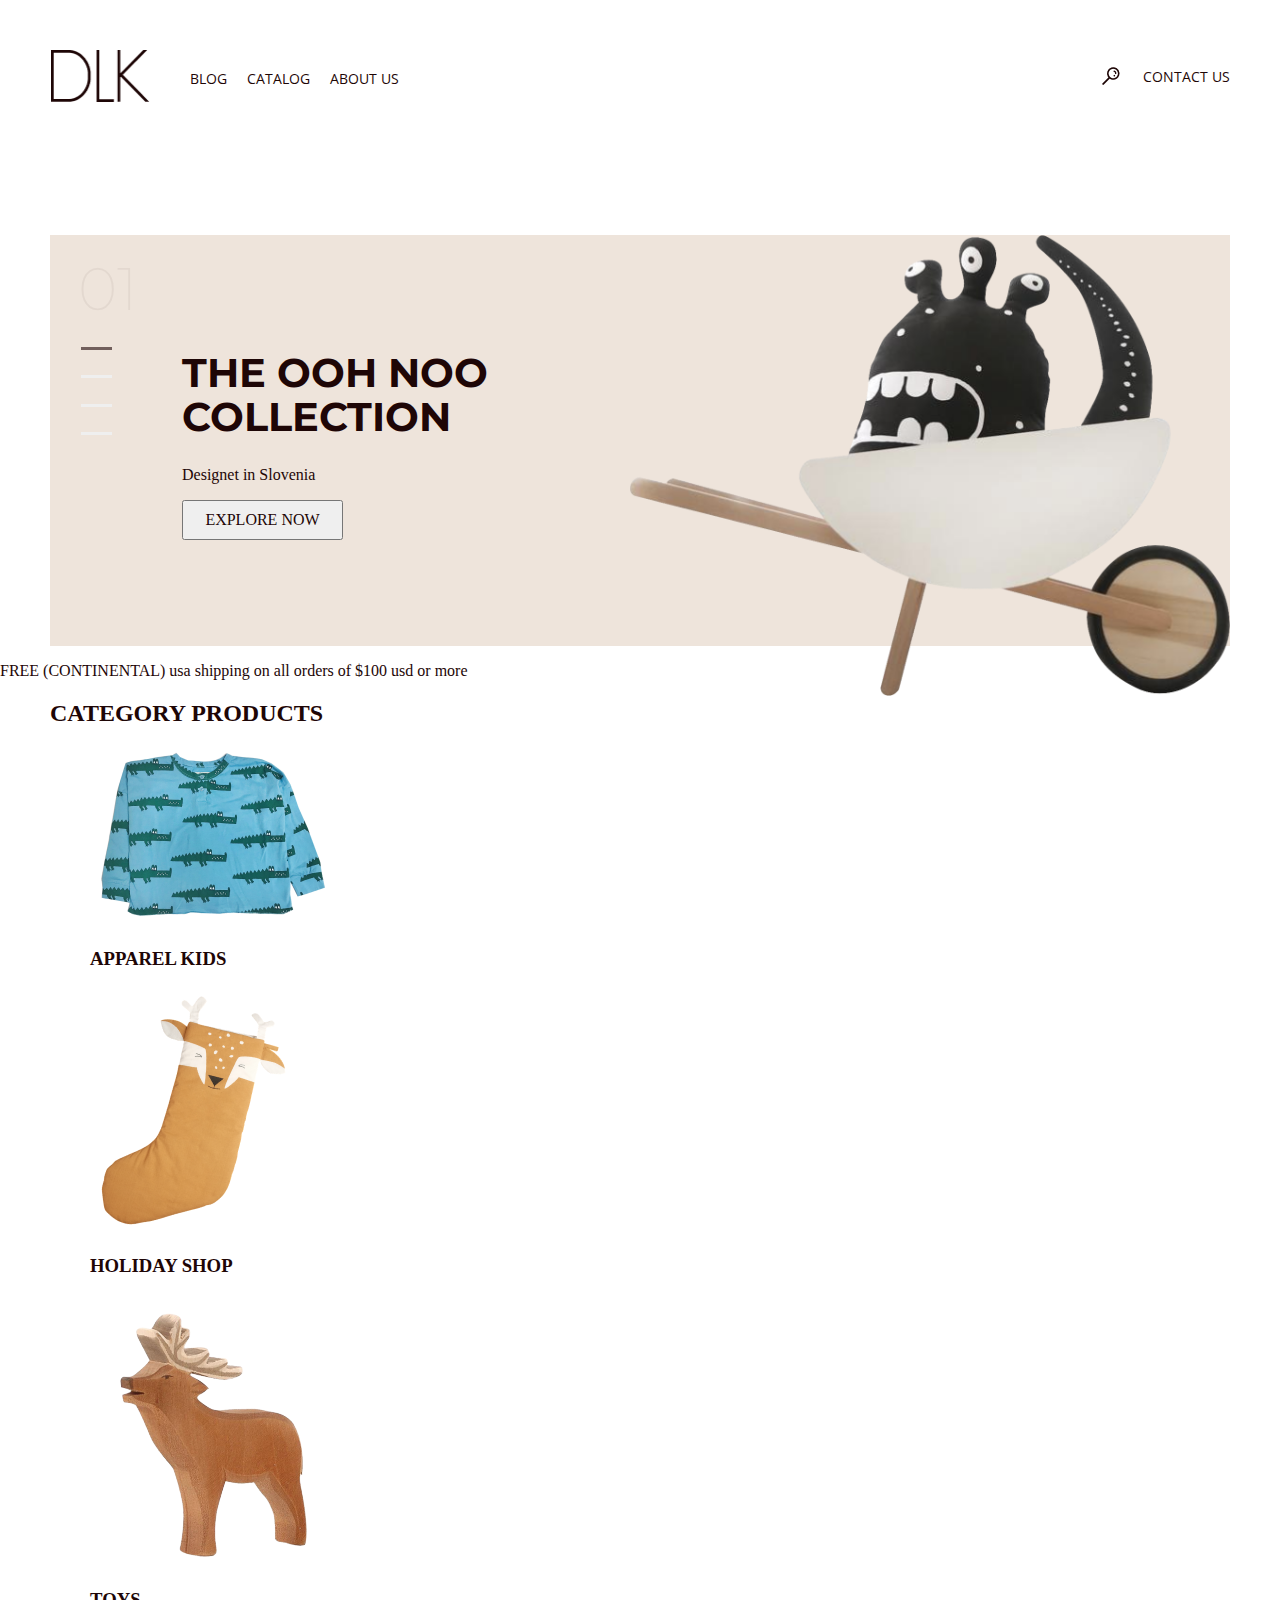
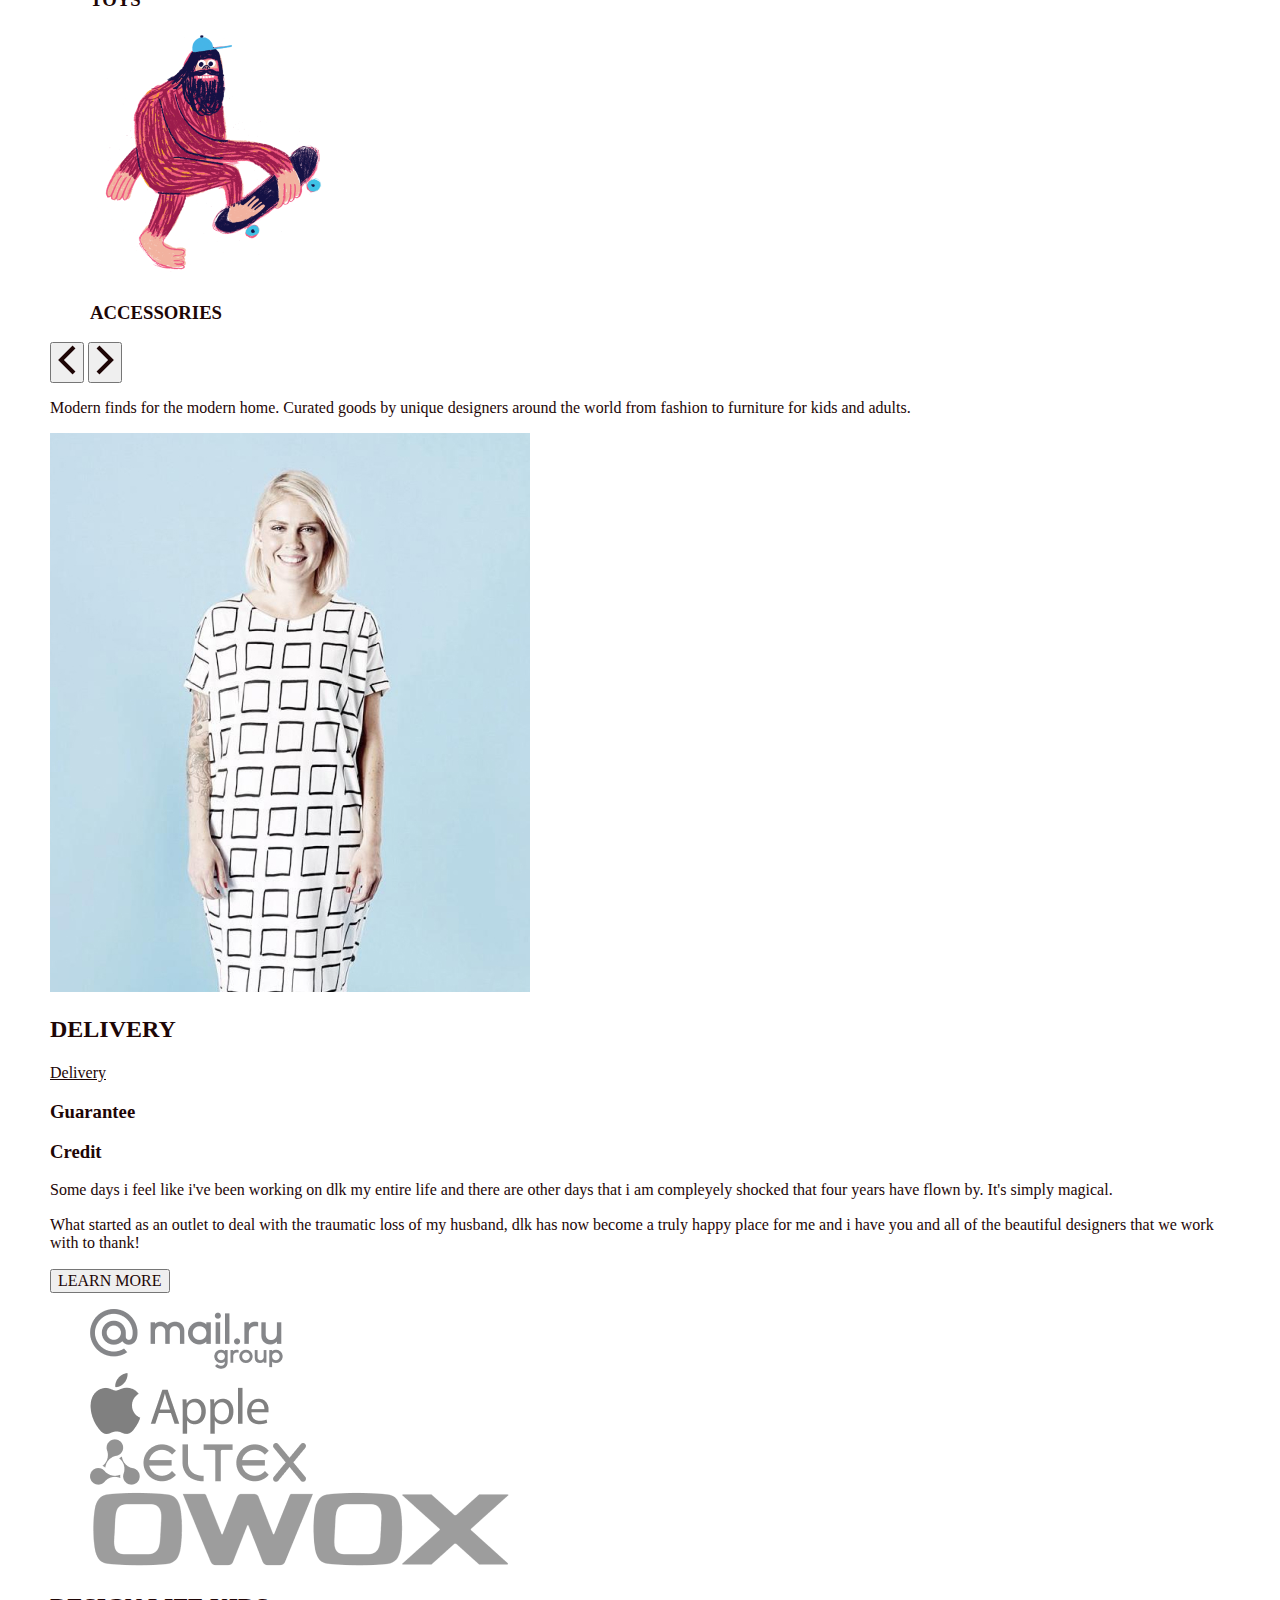
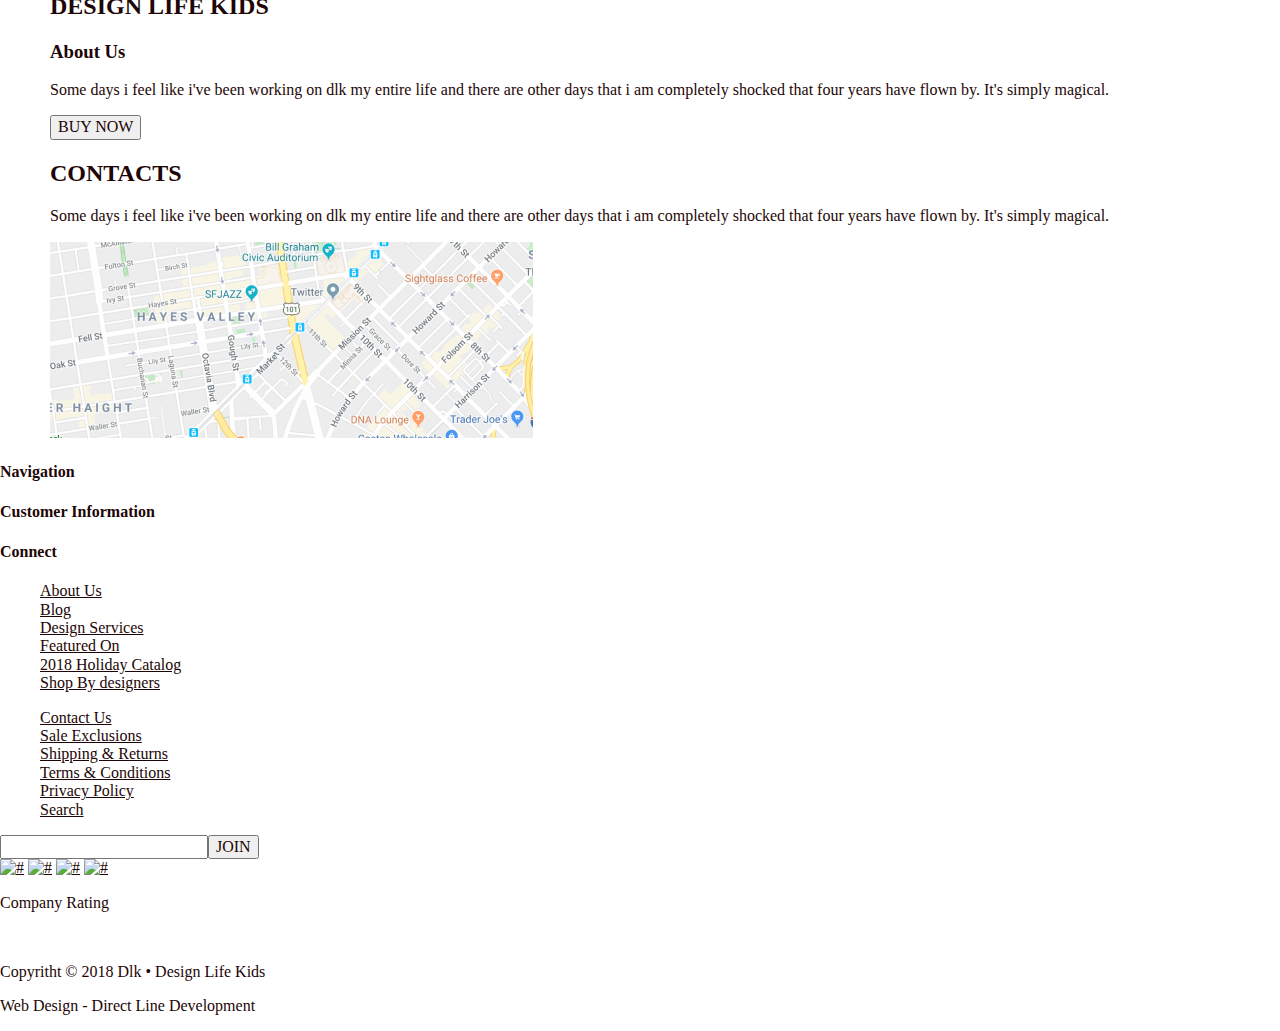
==== index.html @ 69b8098e "fix index.css" ====
<!DOCTYPE html>
<html lang="en">
<head>
    <meta charset="UTF-8">
    <meta http-equiv="X-UA-Compatible" content="IE=edge">
    <meta name="viewport" content="width=device-width, initial-scale=1.0">    
    <title>DLK</title>
    <link rel="stylesheet" href="./styles/normalize.css">
    <link rel="stylesheet" href="./styles/common.css">
    <link rel="stylesheet" href="./styles/index.css">
    <link rel="preconnect" href="https://fonts.googleapis.com">
    <link rel="preconnect" href="https://fonts.gstatic.com" crossorigin>
    <link href="https://fonts.googleapis.com/css2?family=Open+Sans:wght@200;300;400;700&family=Poppins&family=Roboto:ital,wght@0,100;0,300;0,400;0,500;0,700;1,100;1,300;1,400;1,500&display=swap" rel="stylesheet">
    <link href="https://fonts.googleapis.com/css2?family=Montserrat:wght@200&family=Open+Sans:wght@300;400&family=Poppins&family=Roboto:ital,wght@0,100;0,300;0,400;0,500;0,700;1,100;1,300;1,400;1,500&display=swap" rel="stylesheet">
</head>
<body>
    <!--Шапка сайта-->
    <header class="header container">
        <a class="header__logo" href="/">
            <img class="header__logo-img" src="./img/DLK.png" alt="Logotype of DLK"
            width="100.08px" height="52px">
        </a>
        <nav class="header__nav">
            <ul class="header__nav-list">
                <li class="header__nav-item"><a class="header__nav-item-link" href="#">BLOG</a></li>
                <li class="header__nav-item"><a class="header__nav-item-link" href="#">CATALOG</a></li>
                <li class="header__nav-item"><a class="header__nav-item-link" href="#">ABOUT US</a></li>
            </ul>
        </nav>   
        <ul class="header__additional-list">
            <li class="header__additional-item">
                <img class="header__additional-img" src="./img/magnifyingGlass.png" alt="CONTACT US">
            </li>
            <li class="header__additional-item">
                <a class="header__additional-link" href="#">CONTACT US</a>
            </li>
        </ul>   
    </header>
    <!--Главное содержимое страницы-->
    <main>
        <!--Разделы главной страницы-->
        <section class="banner container">
            <div class="banner__rectangle">
                <ul class="banner__rectangle-list">
                    <p class="banner__rectangle-text">01</p>
                    <li class="banner__rectangle-item1">
                        <button class="banner__rectangle-btn1" style="width: 31px;height: 3px;"></button>
                    </li>
                    <li class="banner__rectangle-item">
                        <button class="banner__rectangle-btn" style="width: 31px;height: 3px;"></button>
                    </li>
                    <li class="banner__rectangle-item">
                        <button class="banner__rectangle-btn" style="width: 31px;height: 3px;"></button>
                    </li>
                    <li class="banner__rectangle-item">
                        <button class="banner__rectangle-btn" style="width: 31px; height: 3px;"></button>
                    </li>
                </ul>
            </div>
            <div class="banner__name">
                <h1 class="banner__name-list">THE OOH NOO COLLECTION</h1>
                <p class="banner__name-title">Designet in Slovenia</p>
                <button class="banner__name-btn" style="width: 161px; height: 40px;">EXPLORE NOW</button>
            </div>                
            <img class="banner__name-img" src="./img/monster.png" alt="monster" width="635" height="461" >
        </section>
        <p class="banner__postscript">FREE (CONTINENTAL) usa shipping on all orders of $100 usd or more</p>
        <!--Раздел категория продуктов главной страницы-->
        <section class="products container">
            <h2 class="products__title">CATEGORY PRODUCTS</h2>
            <ul class="products__list">
                <li class="products__list-item">
                    <img src="./img/apparelKids.png" alt="APPAREL KIDS" class="products__img">
                    <h3 class="products__list-title">APPAREL KIDS</h3>
                </li>
                <li class="products__list-item">
                    <img src="./img/holidayShop.png" alt="HOLIDAY SHOP" class="products__img">
                    <h3 class="products__list-item-title">HOLIDAY SHOP</h3>
                </li>
                <li class="products__list-item">
                    <img src="./img/toys.png" alt="TOYS" class="products__img">
                    <h3 class="products__list-item-title">TOYS</h3>
                </li>
                <li class="products__list-item">
                    <img src="./img/accessories.png" alt="ACCESSORIES" class="products__img">
                    <h3 class="products__list-item-title">ACCESSORIES</h3>
                </li>
            </ul>
            <button class="btn">
                <img src="./img/arrow-left.png" alt="#" class="btn__vector">
            </button>
            <button class="btn">
                <img src="./img/arrow-right.png" alt="#" class="btn__vector">
            </button>
            <p class="description">Modern finds for the modern home. Curated goods by unique designers around the world from fashion to furniture for kids and adults.</p>
        </section>
        <!--Предистория сайта-->   
        <section class="delivery container">
            <div class="story">
                <img src="./img/girl.jpg" alt="#" class="story_img">
                <h2 class="story__description">DELIVERY</h2>
                <a href="#" class="story__title">Delivery</a>
                <h3 class="story__item">Guarantee</h3>
                <h3 class="story__item">Credit</h3>
                <p class="delivery__text">Some days i feel like i've been working on dlk my entire life and there are other days that i am compleyely shocked that four years have flown by. It's simply magical.</p>
                <p class="delivery__text-two">What started as an outlet to deal  with the traumatic loss of my husband, dlk has now become a truly happy place for me and i have you and all of the beautiful designers that we work with to thank!</p>
                <button class="delivery__btn">LEARN MORE</button>
            </div>
        </section>
        <!--Наши партнеры-->
        <section class="partners container">
            <ul class="partners__list">
                <li>
                    <img src="./img/mail.ru.png" alt="@mail.ru" class="partners__name">
                </li>
                <li>
                    <img src="./img/Apple.png" alt="Apple" class="partners__name">
                </li>
                <li>
                    <img src="./img/Eltex.png" alt="ELTEX" class="partners__name">
                </li>
                <li>
                    <img src="./img/Owox.png" alt="OWOX" class="partners__name">
                </li>
            </ul>
        </section>
        <!--Дизайнерская жизнь для детей-->
        <section class="life container">
            <div class="life__design">
                <h2 class="life__dsn">DESIGN LIFE KIDS</h2>
                <h3 class="life__list">About Us</h3>
                <p class="life__text">Some days i feel like i've been working on dlk my entire life and there are other days that i am completely shocked that four years have flown by. It's simply magical.</p>
                <button class="life__btn">BUY NOW</button>
            </div>
            <div class="life__contacts">
                <h2 class="contacts__cont">CONTACTS</h2>
                <p class="contacts__text">Some days i feel like i've been working on dlk my entire life and there are other days that i am completely shocked that four years have flown by. It's simply magical.</p>
                <div class="map">
                    <a href="/">
                        <img src="./img/map.png" alt="map" class="life__map">
                    </a>
                </div>
            </div>
        </section>        
        <!--Подвал сайта-->
        <footer class="footer">            
            <h4 class="footer__text">Navigation</h4>
            <h4 class="footer__text">Customer Information</h4>
            <h4 class="footer__text">Connect</h4>
            <div class="footer__nav">
                <ul class="footer__ul">
                    <li class="footer__list">
                        <a href="#" class="footer__item1">About Us</a>
                    </li>
                    <li class="footer__list">
                        <a href="#" class="footer__item1">Blog</a>
                    </li>
                    <li class="footer__list">
                        <a href="#" class="footer__item1">Design Services</a>
                    </li>
                    <li class="footer__list">
                        <a href="#" class="footer__item1">Featured On</a>
                    </li>
                    <li class="footer__list">
                        <a href="#" class="footer__item1">2018 Holiday Catalog</a>
                    </li>
                    <li class="footer__list">
                        <a href="#" class="footer__item1">Shop By designers</a>
                    </li>
                </ul>                
            </div>
            <div class="footer__customer">
                <ul>
                    <li class="line__item2">
                        <a href="#" class="line__item2">Contact Us</a>
                    </li>
                    <li class="line__item2">
                        <a href="#" class="line__item2">Sale Exclusions</a>
                    </li>
                    <li class="line__item2">
                        <a href="#" class="line__item2">Shipping & Returns</a>
                    </li>
                    <li class="line__item2">
                        <a href="#" class="line__item2">Terms & Conditions</a>
                    </li>
                    <li class="line__item2">
                        <a href="#" class="line__item2">Privacy Policy</a>
                    </li>
                    <li class="line__item2">
                        <a href="#" class="line__item2">Search</a>
                    </li>
                </ul>                     
            </div>
            <div class="footer__connect"> 
                <form class="email">
                    <input type="email" name="email"><button class="email__btn">JOIN</button>
                </form>                     
                <a href="/"><img src="#" alt="#" class="media"></a>
                <a href="/"><img src="#" alt="#" class="media"></a>
                <a href="/"><img src="#" alt="#" class="media"></a>
                <a href="/"><img src="#" alt="#" class="media"></a>   
            </div>
            <div>
                <p class="leftstr">Company Rating</p>
                <img src="./img/Star.png" alt="star" class="leftstr__img">
                <img src="./img/Star.png" alt="star" class="leftstr__img">
                <img src="./img/Star.png" alt="star" class="leftstr__img">
                <img src="./img/Star.png" alt="star" class="leftstr__img">
                <img src="./img/Star.png" alt="star" class="leftstr__img">
            <p class="centrstr">Copyritht © 2018 Dlk • Design Life Kids</p>
            <p class="rightstr">Web Design - Direct Line Development</p>
            </div>
        </footer>              
    </main>
 </body>
</html>
---- styles/common.css ----
* {
    box-sizing: border-box;
    color: #1E0606;
}

/* Удаляем маркер элементам списка */
ul {
    list-style-type: none;
}

/* Параметры названия */
h1 {
    /* font-family: "Montserrat", sans-serif; */
    /* font-weight: 700; */
    /* font-size: 40px; */
    /* font-style: normal; */
}

/* Общие данныестраницы ширина, отступ */
.container {
    max-width: 1180px;
    margin: 0 auto;
}

/* Общие показатели шапки */
.header {
    font-family: "Open Sans", Arial, sans-serif;
    font-weight: 400;
    font-size: 14px;
    line-height: 19px;
    display: flex;
    align-items: center;
    margin-top: 50px;
    /* margin-right: 110px; */
    /* margin-left: 110px; */
}

/* Прозрачность при наведении */
.header > a:hover {
    opacity: .6;
}

.header__nav :hover {
    opacity: .6
}

.header__additional-list :hover {
    opacity: .6;
}

/* Прозрачность при клик */
.header > a:active {
    opacity: .3;
}

.header__nav :active {
    opacity: .3
}

.header__additional-list :active {
    opacity: .3;
}

/* Общие показатели элементов списка */
.header__nav {
    margin-right: auto;
    text-decoration: none;
}


.header__nav-list {
    display: flex;
    justify-content: space-around;  
}

/* Отступы между элементами, кроме первого */
.header__nav-item:not(:last-child) {    
    margin-right: 20.02px;
}

/* Убираем нижнее почеркивание */
.header__nav-item-link {
    text-decoration: none;
}

.header__additional-list {
    display: flex;
}

.header__additional-item:not(:last-child) {
    margin-right: 23.47px;
}

/* Убираем нижнее почеркивание CONTACT us */
.header__additional-link {
    text-decoration: none;
}
---- styles/index.css ----
/* THE OOH NOO COLLECTION */
.banner { 
    position: relative;
    background-color: #eee4db;
    display: flex;
    /* background-position: center; */
    height: 411px;
    margin-top: 129px;

    /* margin: 129px 110px 0px 110px; */
    /* width: 1080; */
}

.banner__rectangle-list {
    display: flex;
    flex-direction: column;
    margin-block-start: 0%;
    padding-inline-start: 0%;
    /* padding: 3px 31px; */
    /* cursor: pointer;   */
}

.banner__rectangle-item1 {
    margin-top: 0px;
}


.banner__rectangle-item {
    margin-top: 0px;
}

.banner__rectangle-text {
    font-family: 'Montserrat', Arial, sans-serif;
    font-style: normal;
    font-weight: 200;
    font-size: 60px;
    line-height: 73px;
    color: rgba(30, 6, 6, 0.05);
    margin-top: 17px;
    margin-left: 28px;
    margin-bottom: 0px;
}

.banner__rectangle-item1 {
    margin-top: 11px;
    display: list-item;
    text-align: left;
    /* margin: 10px 0 0 31px; */
    /* padding: 10px 0px 0px 31px; */
}

.banner__rectangle-item {
    margin-top: 10px;
    display: list-item;
    text-align: left;
    /* margin: 10px 0 0 31px; */
    /* padding: 10px 0px 0px 31px; */
}

.banner__rectangle-btn1 {
    color: #1E0606;
    margin-left: 31px;
    padding: 0%;
    border: 0cm;
    background: rgba(30, 6, 6, 0.6);
}

.banner__rectangle-btn {
    background: #D6CAC2
    cursor: pointer;
    color: #D6CAC2;
    margin-left: 31px;
    padding: 0%;
    border: 0cm;
}

.banner__name {
    color: #1e0606;
    margin-top: 89px;
    padding-left: 44px;
}

.banner__name-list {
    font-family: 'Montserrat', Arial, sans-serif;
    display: flex;
    font-style: normal;
    font-weight: 700;
    font-size: 40px;
    line-height: 110%;
}
/*       */
/* .banner__text { */
    /* display: block; */
    /* padding-left: 133px; */
/* } */

/* .banner__list { */
    /* font-family: 'Montserrat', Arial, sans-serif; */
    /* display: flex; */
    /* font-style: normal; */
    /* font-weight: 700; */
    /* font-size: 40px; */
    /* line-height: 100%; */
    /* max-width: 600px; */
    /* color: #1E0606; */
    /* padding: 89px 0 0 133px; */
/* } */

/* .banner__title { */
    /* display: flex; */
    /* font-family: 'Crimson Text', Arial, sans-serif; */
    /* font-style: italic; */
    /* font-weight: 400; */
    /* font-size: 20px; */
    /* line-height: 26px; */
    /* text-align: center; */
    /* text-transform: uppercase; */
    /* color: #1E0606; */
    /* margin: 197px 133px; */
/* } */

/* .banner__btn { */
    /* font-family: 'Open Sans', Arial, sans-serif; */
    /* font-style: normal; */
    /* font-weight: 700; */
    /* font-size: 16px; */
    /* line-height: 22px; */
    /* display: flex; */
    /* align-items: center; */
    /* text-align: center; */
    /* text-transform: uppercase; */
    /* flex-direction: row; */
    /* align-items: center; */
    /* padding: 9px 22px; */
    /* gap: 10px; */
    /* position: absolute; */
    /* background: #000000; */
    /* color: #FFF; */
    /* margin: 243px 133px; */
/* } */

/* .banner__img { */
    /* position: absolute; */
    /* left: 555px; */
    /* top: 142px; */
/* } */

/* .banner__postscript { */
    /* background: #C29974; */
/* } */


/* .products { */
    /* position: absolute; */
    /* background-color: #eee4db; */
/* } */
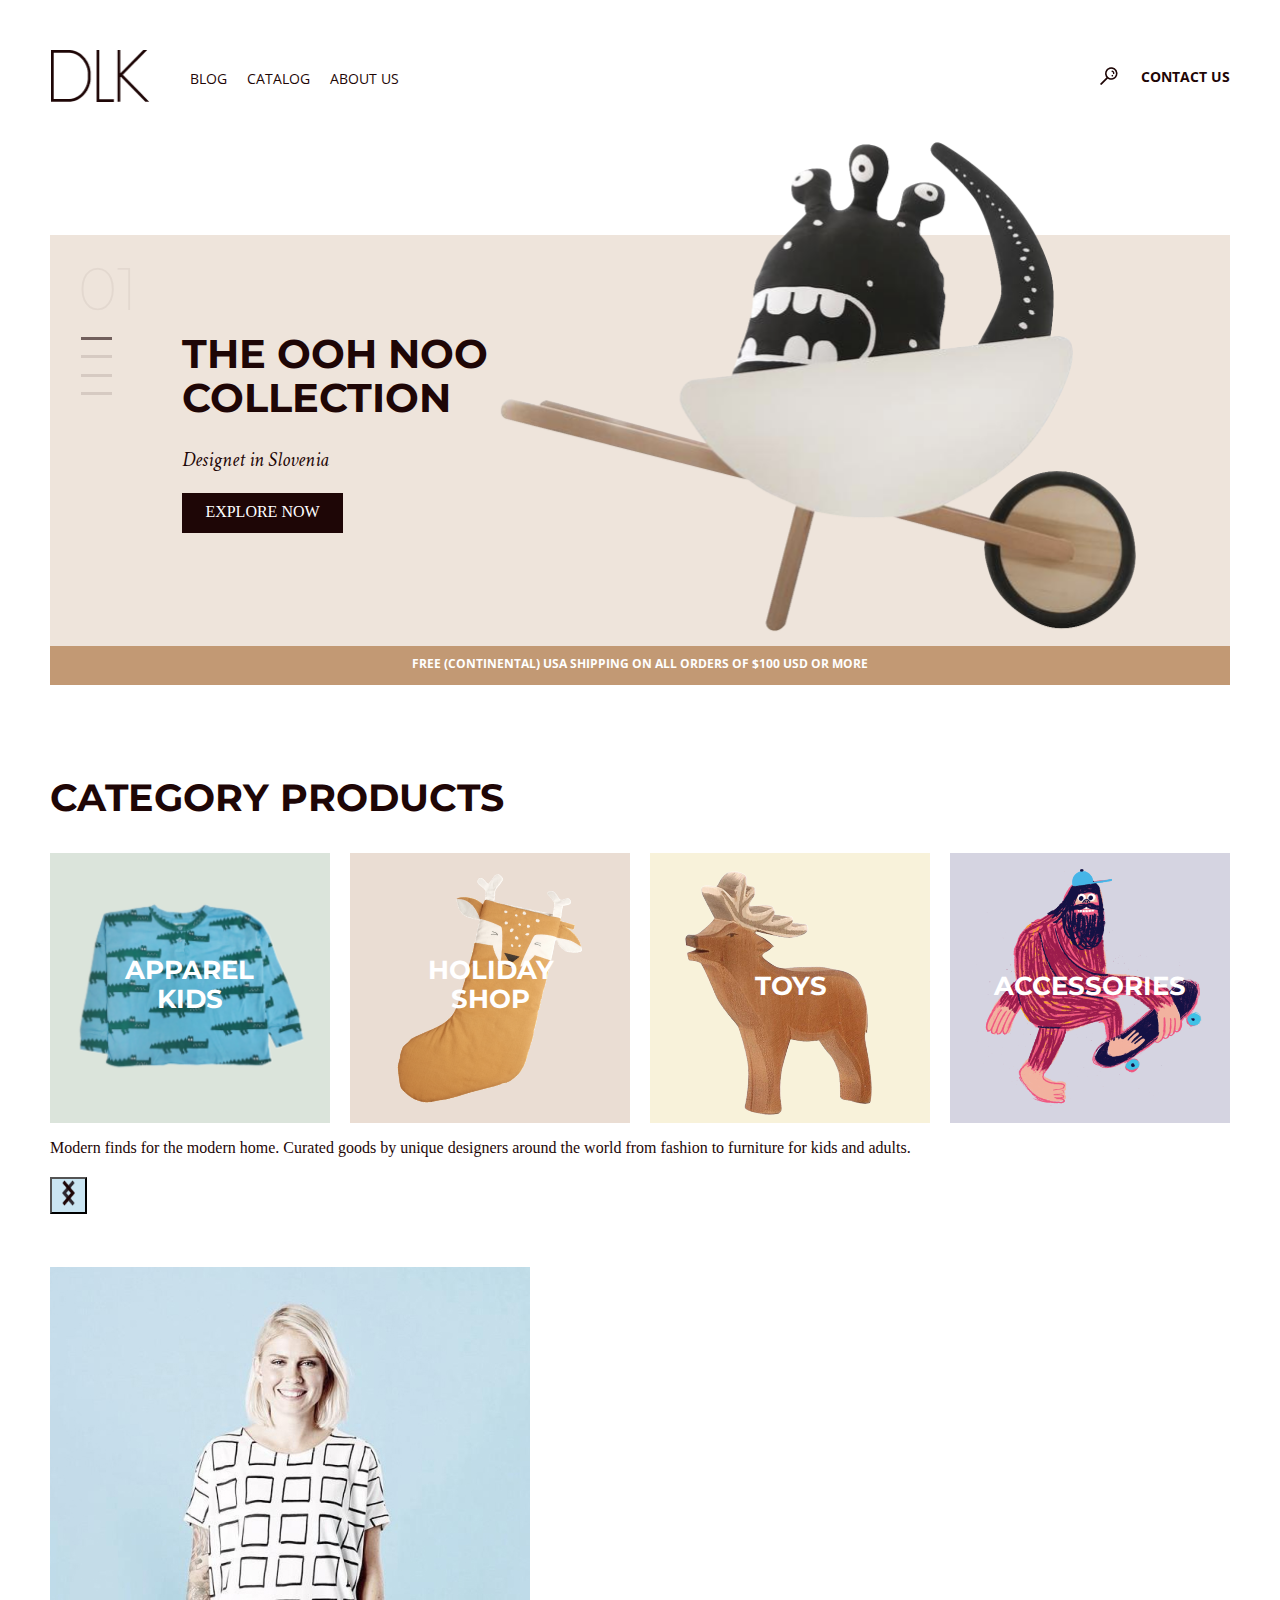
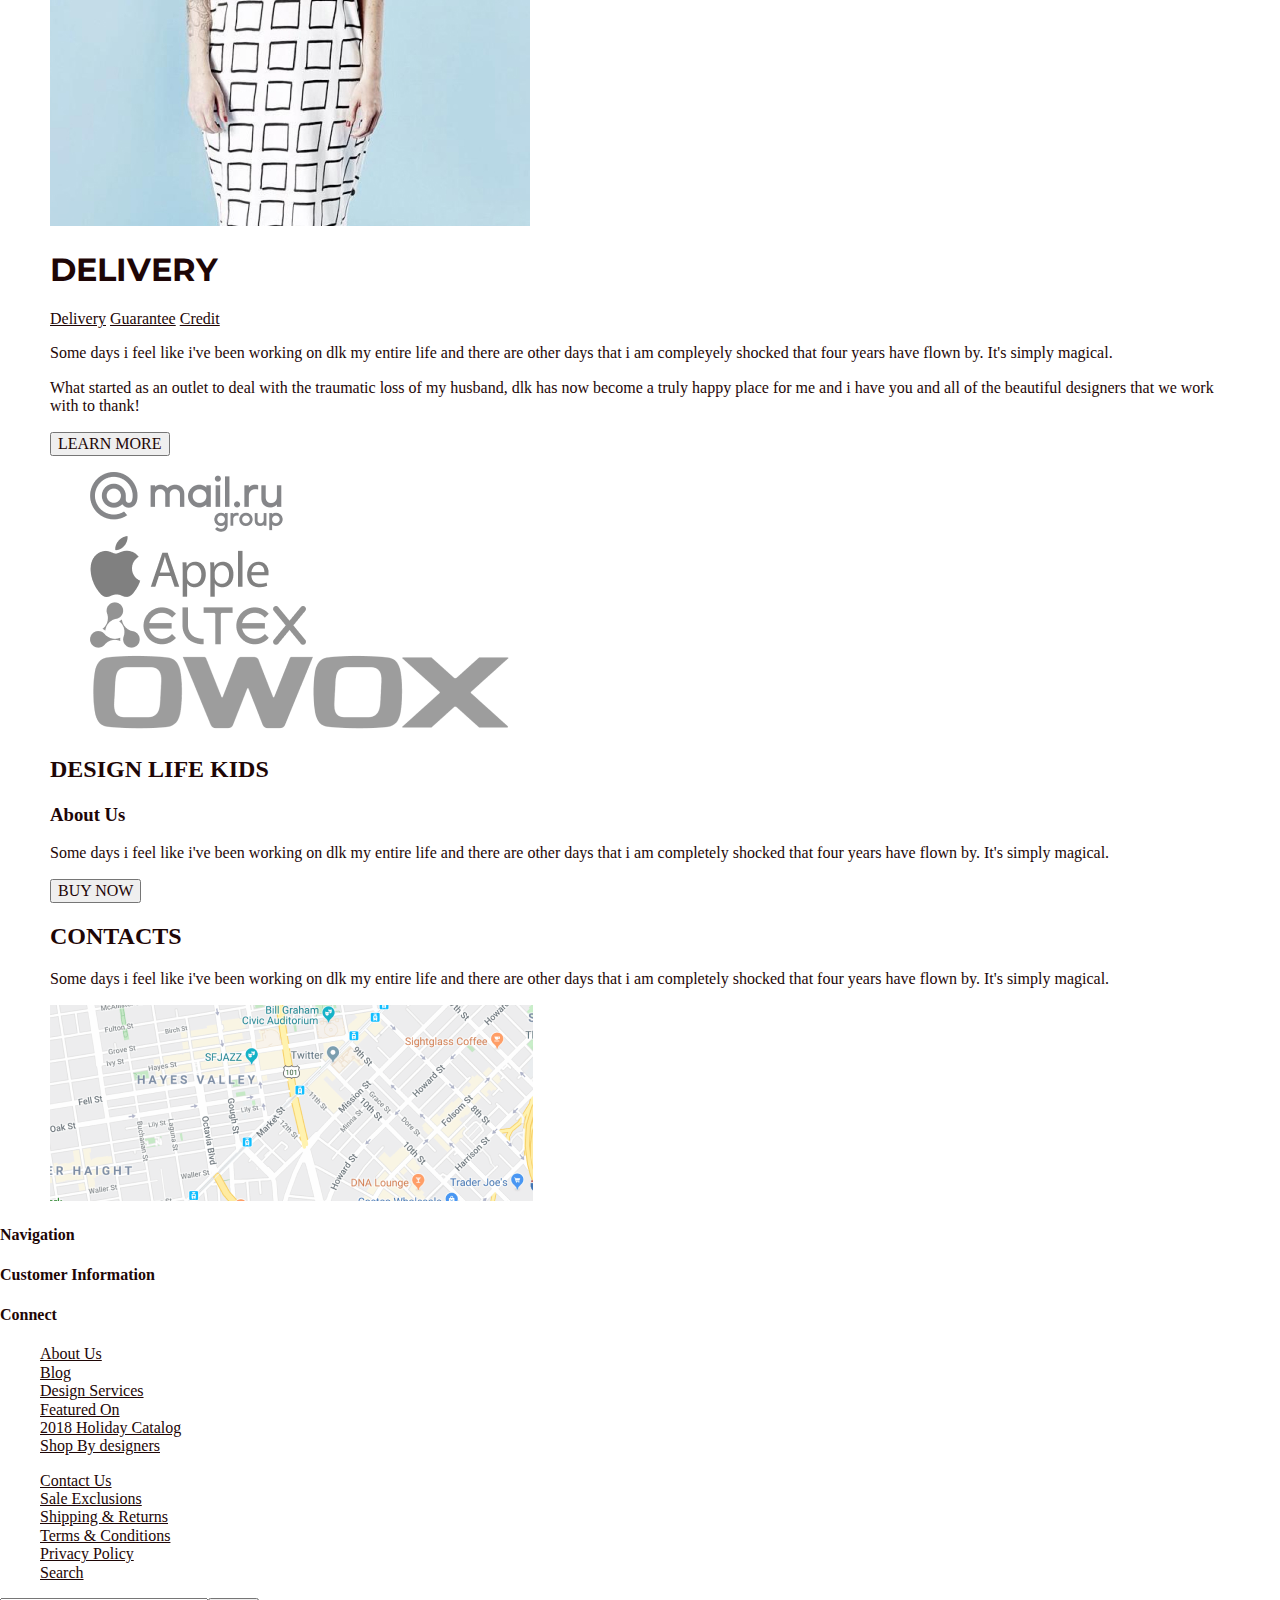
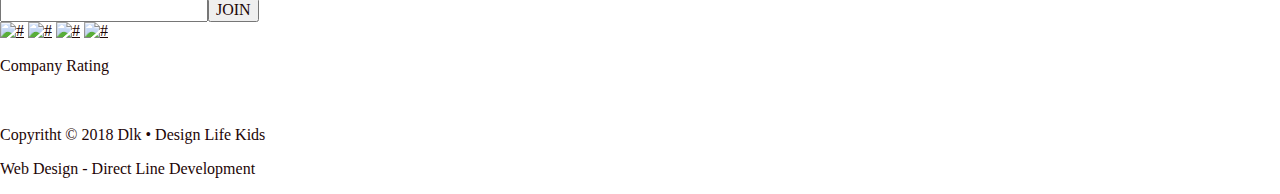
==== commit e8672db1: "fix index.css" ====
--- a/index.html
+++ b/index.html
@@ -11,7 +11,12 @@
     <link rel="preconnect" href="https://fonts.googleapis.com">
     <link rel="preconnect" href="https://fonts.gstatic.com" crossorigin>
     <link href="https://fonts.googleapis.com/css2?family=Open+Sans:wght@200;300;400;700&family=Poppins&family=Roboto:ital,wght@0,100;0,300;0,400;0,500;0,700;1,100;1,300;1,400;1,500&display=swap" rel="stylesheet">
-    <link href="https://fonts.googleapis.com/css2?family=Montserrat:wght@200&family=Open+Sans:wght@300;400&family=Poppins&family=Roboto:ital,wght@0,100;0,300;0,400;0,500;0,700;1,100;1,300;1,400;1,500&display=swap" rel="stylesheet">
+    <link rel="preconnect" href="https://fonts.googleapis.com">
+    <link rel="preconnect" href="https://fonts.gstatic.com" crossorigin>
+    <link href="https://fonts.googleapis.com/css2?family=Montserrat:wght@200;700&family=Open+Sans:wght@300;400&family=Poppins&family=Roboto:ital,wght@0,100;0,300;0,400;0,500;1,100;1,300;1,400;1,500&display=swap" rel="stylesheet">
+    <link rel="preconnect" href="https://fonts.googleapis.com">
+    <link rel="preconnect" href="https://fonts.gstatic.com" crossorigin>
+    <link href="https://fonts.googleapis.com/css2?family=Crimson+Text:ital@1&family=Montserrat:wght@200;700&family=Open+Sans:wght@300;400&family=Poppins&family=Roboto:ital,wght@0,100;0,300;0,400;0,500;1,100;1,300;1,400;1,500&display=swap" rel="stylesheet">    
 </head>
 <body>
     <!--Шапка сайта-->
@@ -43,68 +48,76 @@
             <div class="banner__rectangle">
                 <ul class="banner__rectangle-list">
                     <p class="banner__rectangle-text">01</p>
-                    <li class="banner__rectangle-item1">
-                        <button class="banner__rectangle-btn1" style="width: 31px;height: 3px;"></button>
-                    </li>
-                    <li class="banner__rectangle-item">
-                        <button class="banner__rectangle-btn" style="width: 31px;height: 3px;"></button>
-                    </li>
-                    <li class="banner__rectangle-item">
-                        <button class="banner__rectangle-btn" style="width: 31px;height: 3px;"></button>
-                    </li>
-                    <li class="banner__rectangle-item">
-                        <button class="banner__rectangle-btn" style="width: 31px; height: 3px;"></button>
+                    <li class="banner__rectangle-item">
+                        <button class="banner__rectangle-btn1" style="width: 31px; height: 3px"></button>
+                    </li>
+                    <li class="banner__rectangle-item">
+                        <button class="banner__rectangle-btn" style="width: 31px; height: 3px"></button>
+                    </li>
+                    <li class="banner__rectangle-item">
+                        <button class="banner__rectangle-btn" style="width: 31px; height: 3px"></button>
+                    </li>
+                    <li class="banner__rectangle-item">
+                        <button class="banner__rectangle-btn" style="width: 31px; height: 3px"></button>
                     </li>
                 </ul>
             </div>
             <div class="banner__name">
                 <h1 class="banner__name-list">THE OOH NOO COLLECTION</h1>
                 <p class="banner__name-title">Designet in Slovenia</p>
-                <button class="banner__name-btn" style="width: 161px; height: 40px;">EXPLORE NOW</button>
+                <button class="banner__name-btn" style="width: 161px; height: 40px">EXPLORE NOW</button>
             </div>                
-            <img class="banner__name-img" src="./img/monster.png" alt="monster" width="635" height="461" >
-        </section>
-        <p class="banner__postscript">FREE (CONTINENTAL) usa shipping on all orders of $100 usd or more</p>
+            <img class="banner__name-img" src="./img/monster.png" alt="monster" width="635" height="489">
+        </section>
+        <p class="banner__main" style="width: 1180px; height: 39px">FREE (CONTINENTAL) usa shipping on all orders of $100 usd or more</p>
         <!--Раздел категория продуктов главной страницы-->
         <section class="products container">
             <h2 class="products__title">CATEGORY PRODUCTS</h2>
             <ul class="products__list">
-                <li class="products__list-item">
-                    <img src="./img/apparelKids.png" alt="APPAREL KIDS" class="products__img">
-                    <h3 class="products__list-title">APPAREL KIDS</h3>
-                </li>
-                <li class="products__list-item">
-                    <img src="./img/holidayShop.png" alt="HOLIDAY SHOP" class="products__img">
-                    <h3 class="products__list-item-title">HOLIDAY SHOP</h3>
-                </li>
-                <li class="products__list-item">
-                    <img src="./img/toys.png" alt="TOYS" class="products__img">
-                    <h3 class="products__list-item-title">TOYS</h3>
-                </li>
-                <li class="products__list-item">
-                    <img src="./img/accessories.png" alt="ACCESSORIES" class="products__img">
-                    <h3 class="products__list-item-title">ACCESSORIES</h3>
+                <li class="products__list-item1" style="width: 280px; height: 270px">
+                    <img class="products__list-img1 products__item" src="./img/apparelкids.png" alt="APPAREL KIDS" width="244" height="177" class="products__img">
+                    <a class="products__list-title1 products__list-titles" href="#" style="width: 129px; height: 64px">APPAREL KIDS</a>
+                    <!-- <h3 class="products__list-title1 products__titles" style="width: 129px; height: 64px">APPAREL KIDS</h3> -->
+                </li>
+                <li class="products__list-item2" style="width: 280px; height: 270px">
+                    <img class="products__list-img2 products__item" src="./img/holidayShop.png" alt="HOLIDAY SHOP" class="products__img">
+                    <a class="products__list-title2 products__list-titles" href="#" style="width: 155px ; height: 64px">HOLIDAY SHOP</a>
+                    <!-- <h3 class="products__list-title2 products__titles" style="width: 155px ; height: 64px">HOLIDAY SHOP</h3> -->
+                </li>
+                <li class="products__list-item3" style="width: 280px; height: 270px">
+                    <img class="products__list-img3 products__item" src="./img/toys.png" alt="TOYS" class="products__img">
+                    <a class="products__list-title3 products__list-titles" href="#" style="width: 71px; height: 32px">TOYS</a>
+                    <!-- <h3 class="products__list-title3 products__titles" style="width: 71px; height: 32px">TOYS</h3> -->
+                </li>
+                <li class="products__list-item4" style="width: 280px; height: 270px">
+                    <img class="products__list-img4 products__item" src="./img/accessories.png" alt="ACCESSORIES" class="products__img">
+                    <a class="products__list-title4 products__list-titles" href="#" style="width: 192px; height: 32px">ACCESSORIES</a>
+                    <!-- <h3 class="products__list-title4 products__titles" style="width: 192px; height: 32px">ACCESSORIES</h3> -->
                 </li>
             </ul>
-            <button class="btn">
-                <img src="./img/arrow-left.png" alt="#" class="btn__vector">
+            <button class="btn" style="width: 37px; height: 37px;">
+                <img class="btn__vector1" src="./img/arrow-left.png" alt="#" width="13px" height="26px">
             </button>
-            <button class="btn">
-                <img src="./img/arrow-right.png" alt="#" class="btn__vector">
+            <button class="btn" style="width: 37px; height: 37px;">
+                <img class="btn__vector2" src="./img/arrow-right.png" alt="#" width="13px" height="26px">
             </button>
             <p class="description">Modern finds for the modern home. Curated goods by unique designers around the world from fashion to furniture for kids and adults.</p>
         </section>
         <!--Предистория сайта-->   
         <section class="delivery container">
             <div class="story">
-                <img src="./img/girl.jpg" alt="#" class="story_img">
-                <h2 class="story__description">DELIVERY</h2>
-                <a href="#" class="story__title">Delivery</a>
-                <h3 class="story__item">Guarantee</h3>
-                <h3 class="story__item">Credit</h3>
-                <p class="delivery__text">Some days i feel like i've been working on dlk my entire life and there are other days that i am compleyely shocked that four years have flown by. It's simply magical.</p>
-                <p class="delivery__text-two">What started as an outlet to deal  with the traumatic loss of my husband, dlk has now become a truly happy place for me and i have you and all of the beautiful designers that we work with to thank!</p>
-                <button class="delivery__btn">LEARN MORE</button>
+                <div>
+                    <img class="story__img" src="./img/girl.jpg" alt="#" class="story_img">
+                </div>
+                <div>
+                    <h1 class="story__description">DELIVERY</h1>
+                    <a href="#" class="story__title">Delivery</a>
+                    <a href="#" class="story__item">Guarantee</a>
+                    <a href="#" class="story__item">Credit</a>
+                    <p class="delivery__text">Some days i feel like i've been working on dlk my entire life and there are other days that i am compleyely shocked that four years have flown by. It's simply magical.</p>
+                    <p class="delivery__text-two">What started as an outlet to deal  with the traumatic loss of my husband, dlk has now become a truly happy place for me and i have you and all of the beautiful designers that we work with to thank!</p>
+                    <button class="delivery__btn">LEARN MORE</button>
+                </div>
             </div>
         </section>
         <!--Наши партнеры-->
--- a/styles/common.css
+++ b/styles/common.css
@@ -1,6 +1,8 @@
 * {
     box-sizing: border-box;
     color: #1E0606;
+    /* margin: 0; */
+    /* padding: 0; */
 }
 
 /* Удаляем маркер элементам списка */
@@ -10,10 +12,10 @@
 
 /* Параметры названия */
 h1 {
-    /* font-family: "Montserrat", sans-serif; */
-    /* font-weight: 700; */
-    /* font-size: 40px; */
-    /* font-style: normal; */
+    font-family: "Montserrat", Arial, sans-serif;
+    font-weight: 700;
+    font-style: normal;
+    border: none;
 }
 
 /* Общие данныестраницы ширина, отступ */
@@ -25,7 +27,6 @@
 /* Общие показатели шапки */
 .header {
     font-family: "Open Sans", Arial, sans-serif;
-    font-weight: 400;
     font-size: 14px;
     line-height: 19px;
     display: flex;
@@ -75,7 +76,8 @@
 
 /* Отступы между элементами, кроме первого */
 .header__nav-item:not(:last-child) {    
-    margin-right: 20.02px;
+    margin-right: 20px;
+    font-weight: 400;
 }
 
 /* Убираем нижнее почеркивание */
@@ -94,4 +96,5 @@
 /* Убираем нижнее почеркивание CONTACT us */
 .header__additional-link {
     text-decoration: none;
+    font-weight: 700;
 }
--- a/styles/index.css
+++ b/styles/index.css
@@ -3,10 +3,8 @@
     position: relative;
     background-color: #eee4db;
     display: flex;
-    /* background-position: center; */
     height: 411px;
     margin-top: 129px;
-
     /* margin: 129px 110px 0px 110px; */
     /* width: 1080; */
 }
@@ -20,15 +18,6 @@
     /* cursor: pointer;   */
 }
 
-.banner__rectangle-item1 {
-    margin-top: 0px;
-}
-
-
-.banner__rectangle-item {
-    margin-top: 0px;
-}
-
 .banner__rectangle-text {
     font-family: 'Montserrat', Arial, sans-serif;
     font-style: normal;
@@ -41,116 +30,238 @@
     margin-bottom: 0px;
 }
 
-.banner__rectangle-item1 {
-    margin-top: 11px;
+.banner__rectangle-item {
+    /* margin-top: 0px; */
     display: list-item;
     text-align: left;
+    cursor: pointer;
+    border: none;
     /* margin: 10px 0 0 31px; */
     /* padding: 10px 0px 0px 31px; */
 }
 
-.banner__rectangle-item {
-    margin-top: 10px;
-    display: list-item;
-    text-align: left;
-    /* margin: 10px 0 0 31px; */
-    /* padding: 10px 0px 0px 31px; */
-}
-
 .banner__rectangle-btn1 {
-    color: #1E0606;
+    background: #1E0606;
+    color: #1E0606;
+    margin-left: 31px;     
+    background: rgba(30, 6, 6, 0.6);
+    border: none;
+}
+
+.banner__rectangle-btn {
     margin-left: 31px;
-    padding: 0%;
-    border: 0cm;
-    background: rgba(30, 6, 6, 0.6);
-}
-
-.banner__rectangle-btn {
+    color: #D6CAC2;
+    border: none;
     background: #D6CAC2
-    cursor: pointer;
-    color: #D6CAC2;
-    margin-left: 31px;
-    padding: 0%;
-    border: 0cm;
+}
+
+/* Прозрачность при наведении */
+.banner__rectangle-btn > a:hover {
+    background: #1E0606;
+    color: #1E0606;
+    /* border-color: #1E0606; */
+    /* background-color: transparent; */
 }
 
 .banner__name {
-    color: #1e0606;
-    margin-top: 89px;
+    margin-top: 70px;
+    margin-bottom: 0%;
     padding-left: 44px;
+    overflow: hidden;
+    max-width: 355px ;
 }
 
 .banner__name-list {
     font-family: 'Montserrat', Arial, sans-serif;
-    display: flex;
     font-style: normal;
     font-weight: 700;
     font-size: 40px;
     line-height: 110%;
 }
-/*       */
-/* .banner__text { */
-    /* display: block; */
-    /* padding-left: 133px; */
-/* } */
-
-/* .banner__list { */
-    /* font-family: 'Montserrat', Arial, sans-serif; */
-    /* display: flex; */
-    /* font-style: normal; */
-    /* font-weight: 700; */
-    /* font-size: 40px; */
-    /* line-height: 100%; */
-    /* max-width: 600px; */
-    /* color: #1E0606; */
-    /* padding: 89px 0 0 133px; */
-/* } */
-
-/* .banner__title { */
-    /* display: flex; */
-    /* font-family: 'Crimson Text', Arial, sans-serif; */
-    /* font-style: italic; */
-    /* font-weight: 400; */
-    /* font-size: 20px; */
-    /* line-height: 26px; */
-    /* text-align: center; */
-    /* text-transform: uppercase; */
-    /* color: #1E0606; */
-    /* margin: 197px 133px; */
-/* } */
-
-/* .banner__btn { */
-    /* font-family: 'Open Sans', Arial, sans-serif; */
-    /* font-style: normal; */
-    /* font-weight: 700; */
-    /* font-size: 16px; */
-    /* line-height: 22px; */
-    /* display: flex; */
-    /* align-items: center; */
-    /* text-align: center; */
-    /* text-transform: uppercase; */
-    /* flex-direction: row; */
-    /* align-items: center; */
-    /* padding: 9px 22px; */
-    /* gap: 10px; */
+
+.banner__name-title {
+    font-family: 'Crimson Text', Arial, sans-serif;
+    font-style: italic;
+    font-weight: 400;
+    font-size: 20px;
+    line-height: 26px;
+    color: #1E0606;
+}
+
+.banner__name-btn {
+    padding: 0%;
+    border: none;
+    background-color: #1E0606;
+    text-align: center;
+    color: #FFF;
+}
+
+.banner__name-img {
+    position: absolute;
+    transform: translate(71%, -19%);
+    /* margin: 142px 555px; */
+}
+
+.banner__main {
+    font-family: 'Open Sans', Arial, sans-serif;
+    font-weight: 700;
+    font-size: 12px;
+    background: #C29974;
+    color: #FFF;
+    position: relative;
+    margin: 0 auto;
+    padding-top: 11px;
+    text-transform: uppercase;
+    text-align: center;
+}
+
+.products {
+    position: relative;
+    /* background-color: #eee4db; */
+    /* height: 411px; */
+    /* margin-top: 129px; */
+}
+
+.products__title {
+    font-family: 'Montserrat', Arial, sans-serif;
+    font-style: normal;
+    font-weight: 700;
+    font-size: 38px;
+    line-height: 46px;
+    color: #1E0606;
+    margin-top: 90px;
+}
+
+.products__list {
+    display: flex;
+    justify-content: space-between;
+    /* margin-left: 20px; */
+    margin-top: 30px;
+    padding-left: 0;
+ 
+}
+
+.products__item {
+    position: absolute;
+    align-items: center;
+}
+
+.products__list-titles {
+    position: absolute;
+    font-family: 'Montserrat', Arial, sans-serif;
+    font-style: normal;
+    font-weight: 700;
+    font-size: 26px;
+    color: #FFF;
+    text-align: center;
+    text-decoration: none;
+}
+
+.products__list-titles :hover {
+    text-decoration: underline;
+}
+
+.products__list-item1 {
+    /* min-width: 280px; */
+    /* height: 270px; */
+    background-color: #DBE4DB;
+    padding: 46px 18px;
+}
+
+.products__list-img1 {
+    background-image: url('../img/apparelKids.png');
+    background-blend-mode: multiply;
+}
+
+.products__list-title1 {
+    margin: 57px 57px;
+}
+
+.products__list-item2 {
+    background-color: #EADDD3;
+    padding: 13px 36px;
+}
+
+
+.products__list-img2 {
+    background-image: url('../img/holidayShop.png');
+    background-blend-mode: multiply;
+}
+
+.products__list-title2 {
+    margin: 90px 27px;
+}
+
+.products__list-item3 {
+    background-color: #F8F2DA;
+    padding: 0px 5px;
+}
+
+
+.products__list-img3 {
+    background-image: url('../img/toys.png');
+    background-blend-mode: multiply;
+}
+
+.products__list-title3 {
+    margin: 119px 100px;
+}
+
+.products__list-item4 {
+    background-color: #D5D4E1;
+    padding: 10px 20px;
+}
+
+
+.products__list-img4 {
+    background-image: url('../img/accessories.png');
+    background-blend-mode: multiply;
+}
+
+.products__list-title4 {
+    margin: 109px 24px;
+}
+
+.btn {
+    position: absolute;
+    background: rgba(112, 187, 220, 0.2);
+    margin-top: 38px;
+}
+
+.btn__vector1 {
     /* position: absolute; */
-    /* background: #000000; */
-    /* color: #FFF; */
-    /* margin: 243px 133px; */
-/* } */
-
-/* .banner__img { */
-    /* position: absolute; */
-    /* left: 555px; */
-    /* top: 142px; */
-/* } */
-
-/* .banner__postscript { */
-    /* background: #C29974; */
-/* } */
-
-
-/* .products { */
-    /* position: absolute; */
-    /* background-color: #eee4db; */
-/* } */+    /* box-sizing: border-box; */
+    
+}
+
+.btn__vector2 {
+    /* position:absolute; */
+ 
+
+}
+
+.descripthion {
+    position: relative;
+}
+
+
+.story_item {
+    
+}
+
+.story__img {
+    position: relative;
+    margin-top: 94px;
+}
+
+.story__descripthion {
+    position: absolute;
+    font-family: 'Montserrat', Arial, sans-serif;
+    font-style: normal;
+    font-weight: 700;
+    font-size: 38px;
+    color: #1E0606;
+    margin-top: 30px;
+    margin-left: 121px;
+    text-transform: uppercase;
+}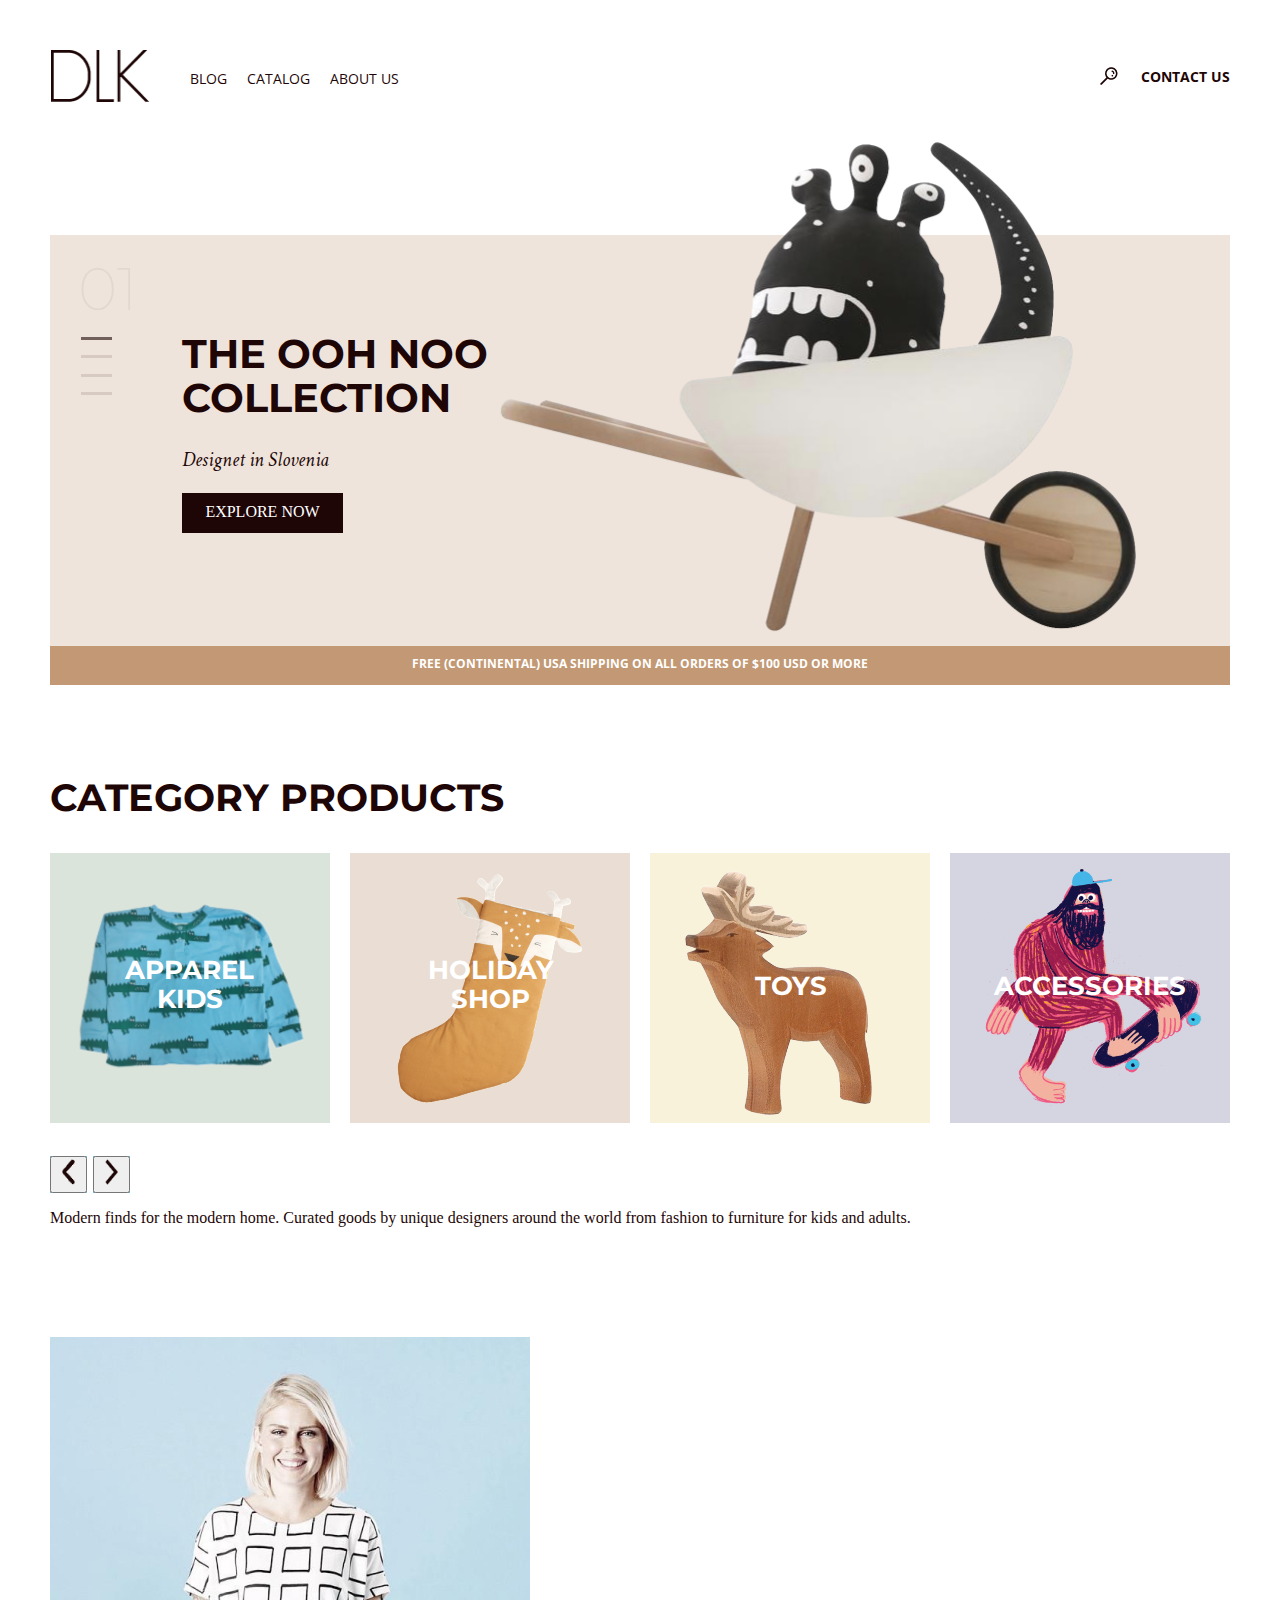
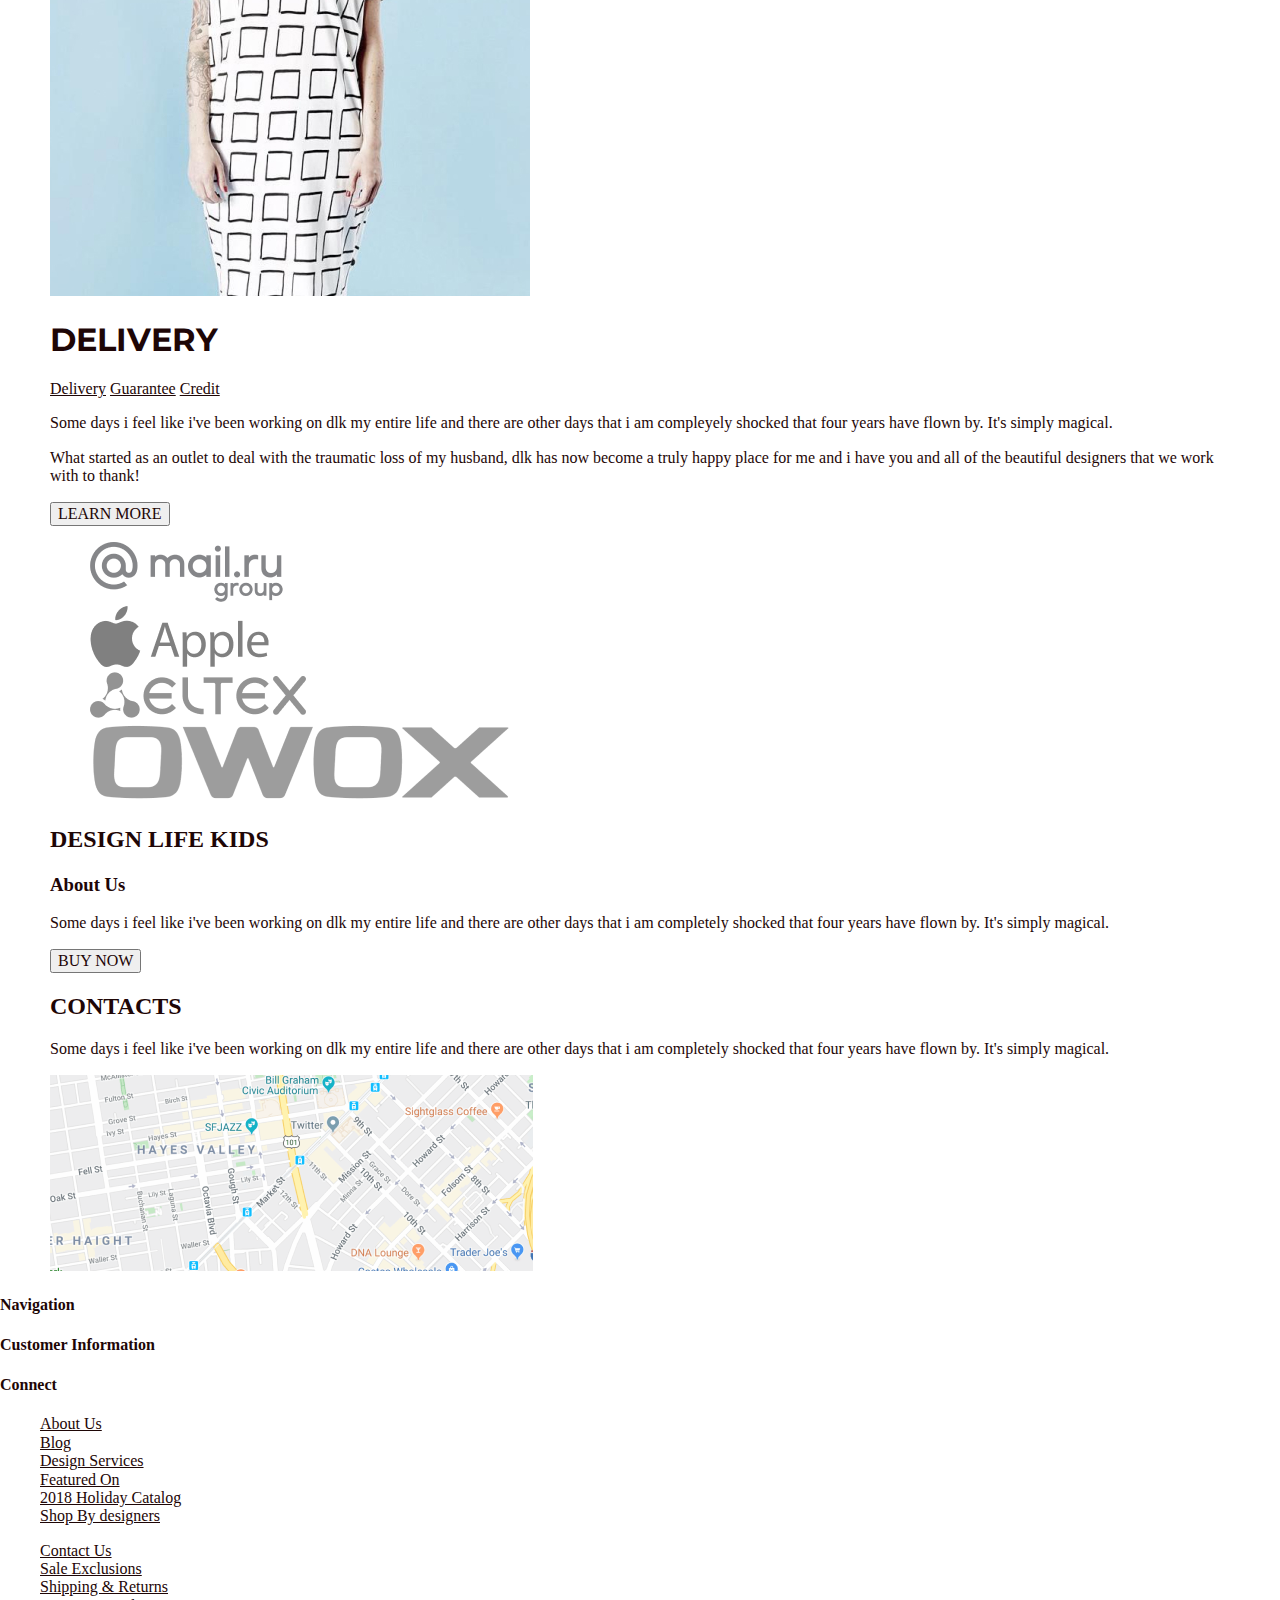
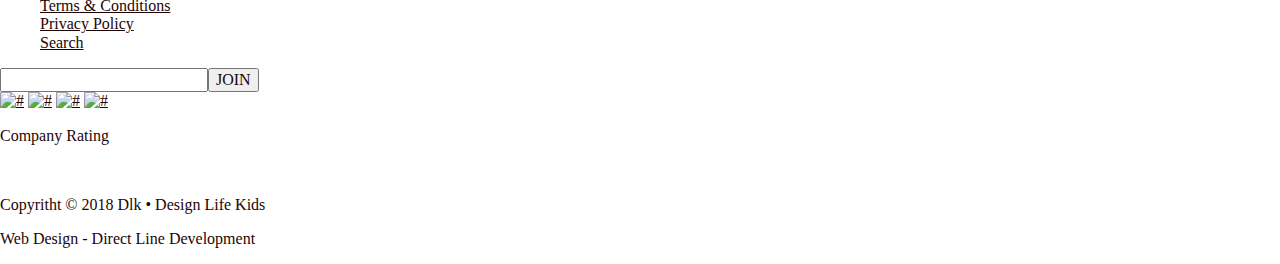
==== commit 26f1bbe4: "fix index.css" ====
--- a/index.html
+++ b/index.html
@@ -95,21 +95,27 @@
                     <!-- <h3 class="products__list-title4 products__titles" style="width: 192px; height: 32px">ACCESSORIES</h3> -->
                 </li>
             </ul>
-            <button class="btn" style="width: 37px; height: 37px;">
-                <img class="btn__vector1" src="./img/arrow-left.png" alt="#" width="13px" height="26px">
-            </button>
-            <button class="btn" style="width: 37px; height: 37px;">
-                <img class="btn__vector2" src="./img/arrow-right.png" alt="#" width="13px" height="26px">
-            </button>
-            <p class="description">Modern finds for the modern home. Curated goods by unique designers around the world from fashion to furniture for kids and adults.</p>
+            <ul class="products__btn">
+                <li class="products__btn-item">
+                    <button class="products__btn-vector1" style="width: 37px; height: 37px;">
+                        <img class="products__btn__img" src="./img/arrow-left.png" alt="#" width="13px" height="26px">
+                    </button>
+                </li>
+                <li class="products__btn-item">
+                    <button class="products__btn-vector2" style="width: 37px; height: 37px;">
+                        <img class="products__btn__img" src="./img/arrow-right.png" alt="#" width="13px" height="26px">
+                    </button>
+                </li>
+            </ul>
+            <p class="products__description">Modern finds for the modern home. Curated goods by unique designers around the world from fashion to furniture for kids and adults.</p>
         </section>
         <!--Предистория сайта-->   
         <section class="delivery container">
             <div class="story">
-                <div>
+                <div class="story__item">
                     <img class="story__img" src="./img/girl.jpg" alt="#" class="story_img">
                 </div>
-                <div>
+                <div class="story__item">
                     <h1 class="story__description">DELIVERY</h1>
                     <a href="#" class="story__title">Delivery</a>
                     <a href="#" class="story__item">Guarantee</a>
--- a/styles/index.css
+++ b/styles/index.css
@@ -222,26 +222,34 @@
     margin: 109px 24px;
 }
 
-.btn {
-    position: absolute;
-    background: rgba(112, 187, 220, 0.2);
-    margin-top: 38px;
-}
-
-.btn__vector1 {
+.products__btn {
+    display: flex;
+    margin-top: 33px;
+    margin-bottom: 0;
+    padding: 0;
+}
+
+.products__btn-item {
+    position: relative;
+    background: #70BBDC;
+    margin-right: 6px;
+    box-sizing: border-box;
+}
+
+.products__btn-item {
     /* position: absolute; */
-    /* box-sizing: border-box; */
-    
+    margin-top: 5px 12px;
+    border: none;
+    margin-right: 6px;
 }
 
 .btn__vector2 {
-    /* position:absolute; */
- 
-
-}
-
-.descripthion {
-    position: relative;
+    position:absolute;
+}
+
+.products__descripthion {
+    position: absolute;
+    margin-left: 20px;
 }
 
 
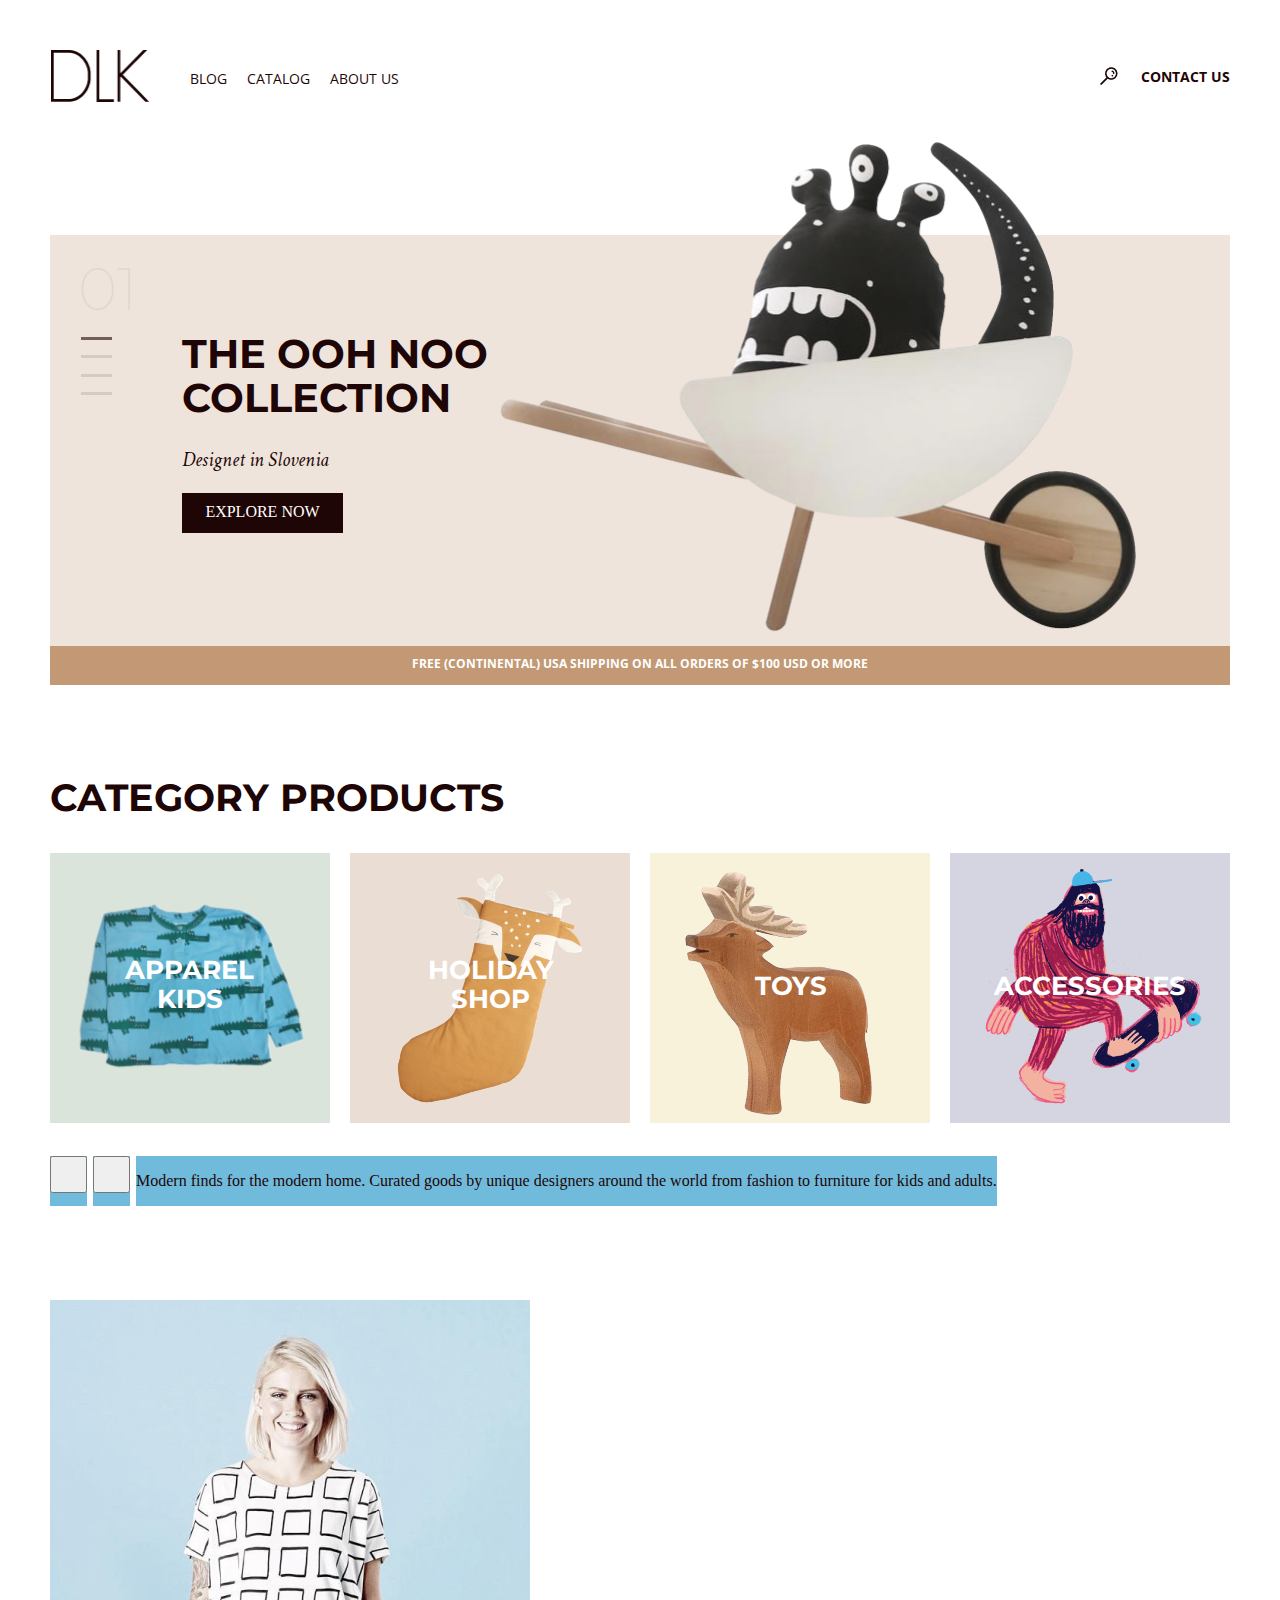
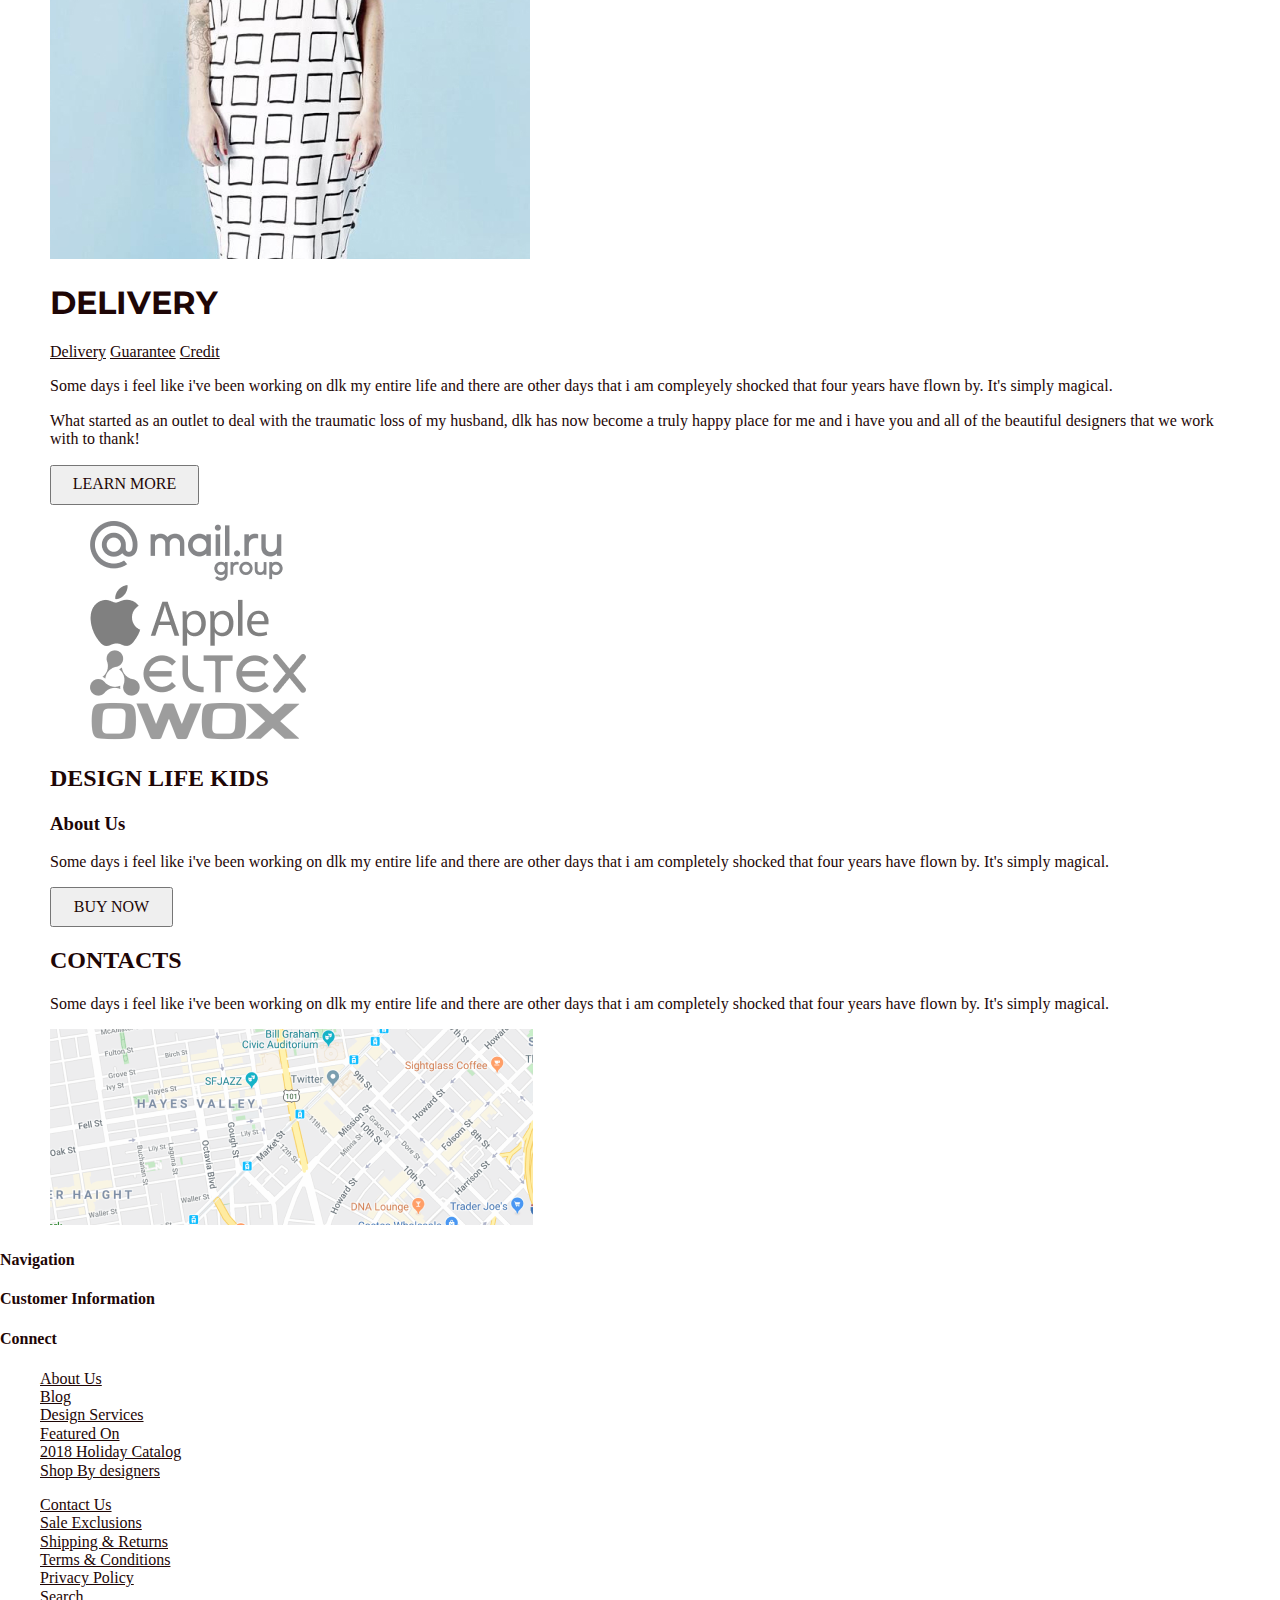
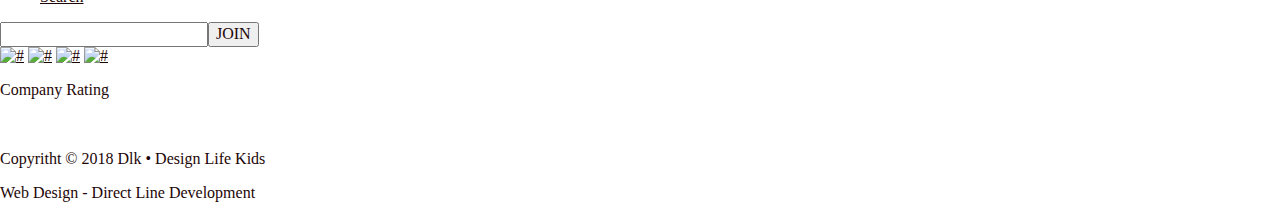
==== commit da351b0d: "fix index.css" ====
--- a/index.html
+++ b/index.html
@@ -13,10 +13,10 @@
     <link href="https://fonts.googleapis.com/css2?family=Open+Sans:wght@200;300;400;700&family=Poppins&family=Roboto:ital,wght@0,100;0,300;0,400;0,500;0,700;1,100;1,300;1,400;1,500&display=swap" rel="stylesheet">
     <link rel="preconnect" href="https://fonts.googleapis.com">
     <link rel="preconnect" href="https://fonts.gstatic.com" crossorigin>
-    <link href="https://fonts.googleapis.com/css2?family=Montserrat:wght@200;700&family=Open+Sans:wght@300;400&family=Poppins&family=Roboto:ital,wght@0,100;0,300;0,400;0,500;1,100;1,300;1,400;1,500&display=swap" rel="stylesheet">
+    <link href="https://fonts.googleapis.com/css2?family=Montserrat:wght@200;300;400;700&family=Open+Sans:wght@300;400;700&family=Poppins&family=Roboto:ital,wght@0,100;0,300;0,400;0,500;1,100;1,300;1,400;1,500&display=swap" rel="stylesheet">
     <link rel="preconnect" href="https://fonts.googleapis.com">
     <link rel="preconnect" href="https://fonts.gstatic.com" crossorigin>
-    <link href="https://fonts.googleapis.com/css2?family=Crimson+Text:ital@1&family=Montserrat:wght@200;700&family=Open+Sans:wght@300;400&family=Poppins&family=Roboto:ital,wght@0,100;0,300;0,400;0,500;1,100;1,300;1,400;1,500&display=swap" rel="stylesheet">    
+    <link href="https://fonts.googleapis.com/css2?family=Crimson+Text:ital@1&family=Montserrat:wght@200;300;400;700&family=Open+Sans:wght@200;300;400;700&family=Poppins&family=Roboto:ital,wght@0,100;0,300;0,400;0,500;1,100;1,300;1,400;1,500&display=swap" rel="stylesheet">    
 </head>
 <body>
     <!--Шапка сайта-->
@@ -75,90 +75,84 @@
             <h2 class="products__title">CATEGORY PRODUCTS</h2>
             <ul class="products__list">
                 <li class="products__list-item1" style="width: 280px; height: 270px">
-                    <img class="products__list-img1 products__item" src="./img/apparelкids.png" alt="APPAREL KIDS" width="244" height="177" class="products__img">
+                    <img class="products__list-img1 products__item" src="./img/apparelкids.png" alt="APPAREL KIDS" width="244" height="177">
                     <a class="products__list-title1 products__list-titles" href="#" style="width: 129px; height: 64px">APPAREL KIDS</a>
                     <!-- <h3 class="products__list-title1 products__titles" style="width: 129px; height: 64px">APPAREL KIDS</h3> -->
                 </li>
                 <li class="products__list-item2" style="width: 280px; height: 270px">
-                    <img class="products__list-img2 products__item" src="./img/holidayShop.png" alt="HOLIDAY SHOP" class="products__img">
+                    <img class="products__list-img2 products__item" src="./img/holidayShop.png" alt="HOLIDAY SHOP">
                     <a class="products__list-title2 products__list-titles" href="#" style="width: 155px ; height: 64px">HOLIDAY SHOP</a>
                     <!-- <h3 class="products__list-title2 products__titles" style="width: 155px ; height: 64px">HOLIDAY SHOP</h3> -->
                 </li>
                 <li class="products__list-item3" style="width: 280px; height: 270px">
-                    <img class="products__list-img3 products__item" src="./img/toys.png" alt="TOYS" class="products__img">
+                    <img class="products__list-img3 products__item" src="./img/toys.png" alt="TOYS">
                     <a class="products__list-title3 products__list-titles" href="#" style="width: 71px; height: 32px">TOYS</a>
                     <!-- <h3 class="products__list-title3 products__titles" style="width: 71px; height: 32px">TOYS</h3> -->
                 </li>
                 <li class="products__list-item4" style="width: 280px; height: 270px">
-                    <img class="products__list-img4 products__item" src="./img/accessories.png" alt="ACCESSORIES" class="products__img">
+                    <img class="products__list-img4 products__item" src="./img/accessories.png" alt="ACCESSORIES">
                     <a class="products__list-title4 products__list-titles" href="#" style="width: 192px; height: 32px">ACCESSORIES</a>
                     <!-- <h3 class="products__list-title4 products__titles" style="width: 192px; height: 32px">ACCESSORIES</h3> -->
                 </li>
             </ul>
             <ul class="products__btn">
                 <li class="products__btn-item">
-                    <button class="products__btn-vector1" style="width: 37px; height: 37px;">
-                        <img class="products__btn__img" src="./img/arrow-left.png" alt="#" width="13px" height="26px">
-                    </button>
+                    <button class="products__btn-left" style="width: 37px; height: 37px"></button>
                 </li>
                 <li class="products__btn-item">
-                    <button class="products__btn-vector2" style="width: 37px; height: 37px;">
-                        <img class="products__btn__img" src="./img/arrow-right.png" alt="#" width="13px" height="26px">
-                    </button>
-                </li>
-            </ul>
-            <p class="products__description">Modern finds for the modern home. Curated goods by unique designers around the world from fashion to furniture for kids and adults.</p>
+                    <button class="products__btn-right" style="width: 37px; height: 37px"></button>
+                </li>
+                <li class="products__btn-item">
+                    <p class="products__description">Modern finds for the modern home. Curated goods by unique designers around the world from fashion to furniture for kids and adults.</p>
+                </li>
+            </ul>
         </section>
         <!--Предистория сайта-->   
         <section class="delivery container">
-            <div class="story">
-                <div class="story__item">
-                    <img class="story__img" src="./img/girl.jpg" alt="#" class="story_img">
-                </div>
-                <div class="story__item">
-                    <h1 class="story__description">DELIVERY</h1>
-                    <a href="#" class="story__title">Delivery</a>
-                    <a href="#" class="story__item">Guarantee</a>
-                    <a href="#" class="story__item">Credit</a>
-                    <p class="delivery__text">Some days i feel like i've been working on dlk my entire life and there are other days that i am compleyely shocked that four years have flown by. It's simply magical.</p>
-                    <p class="delivery__text-two">What started as an outlet to deal  with the traumatic loss of my husband, dlk has now become a truly happy place for me and i have you and all of the beautiful designers that we work with to thank!</p>
-                    <button class="delivery__btn">LEARN MORE</button>
-                </div>
+            <div class="story__item">
+                <img class="story__img" src="./img/girl.jpg" alt="#" width="480" height="559">
+            </div>
+            <div class="story__item-delivery">
+                <h1 class="story__description">DELIVERY</h1>
+                <a href="#" class="story__delivery">Delivery</a>
+                <a href="#" class="story__guarantee">Guarantee</a>
+                <a href="#" class="story__credit">Credit</a>
+                <p class="delivery__text-one">Some days i feel like i've been working on dlk my entire life and there are other days that i am compleyely shocked that four years have flown by. It's simply magical.</p>
+                <p class="delivery__text-two">What started as an outlet to deal  with the traumatic loss of my husband, dlk has now become a truly happy place for me and i have you and all of the beautiful designers that we work with to thank!</p>
+                <button class="delivery__btn" style="width: 149px; height: 40px">LEARN MORE</button>
             </div>
         </section>
         <!--Наши партнеры-->
         <section class="partners container">
             <ul class="partners__list">
-                <li>
-                    <img src="./img/mail.ru.png" alt="@mail.ru" class="partners__name">
-                </li>
-                <li>
-                    <img src="./img/Apple.png" alt="Apple" class="partners__name">
-                </li>
-                <li>
-                    <img src="./img/Eltex.png" alt="ELTEX" class="partners__name">
-                </li>
-                <li>
-                    <img src="./img/Owox.png" alt="OWOX" class="partners__name">
+                <li class="partners__list-item">
+                    <img class="partners__name" src="./img/mail.ru.png" alt="@mail.ru" width="193px" height="60px">
+                </li>
+                <li class="partners__list-item">
+                    <img class="partners__name" src="./img/Apple.png" alt="Apple" width="179px" height="61px">
+                </li>
+                <li class="partners__list-item">
+                    <img class="partners__name" src="./img/Eltex.png" alt="ELTEX" width="216px" height="46px">
+                </li>
+                <li class="partners__list-item">
+                    <img class="partners__name" src="./img/Owox.png" alt="OWOX" width="211px" height="40px">
                 </li>
             </ul>
         </section>
         <!--Дизайнерская жизнь для детей-->
         <section class="life container">
-            <div class="life__design">
-                <h2 class="life__dsn">DESIGN LIFE KIDS</h2>
-                <h3 class="life__list">About Us</h3>
-                <p class="life__text">Some days i feel like i've been working on dlk my entire life and there are other days that i am completely shocked that four years have flown by. It's simply magical.</p>
-                <button class="life__btn">BUY NOW</button>
+            <div class="life__kids">
+                <h2 class="life__kids-dsn">DESIGN LIFE KIDS</h2>
+                <h3 class="life__kids-list">About Us</h3>
+                <p class="life__kids-text">Some days i feel like i've been working on dlk my entire life and there are other days that i am completely shocked that four years have flown by. It's simply magical.</p>
+                <button class="life__kids-btn" style="width: 123px; height: 40px">BUY NOW</button>
             </div>
             <div class="life__contacts">
                 <h2 class="contacts__cont">CONTACTS</h2>
                 <p class="contacts__text">Some days i feel like i've been working on dlk my entire life and there are other days that i am completely shocked that four years have flown by. It's simply magical.</p>
-                <div class="map">
-                    <a href="/">
-                        <img src="./img/map.png" alt="map" class="life__map">
-                    </a>
-                </div>
+                <a href="/">
+                    <img  class="contacts__map" src="./img/map.png" alt="map" width="483px" height="196px">
+                </a>
             </div>
         </section>        
         <!--Подвал сайта-->
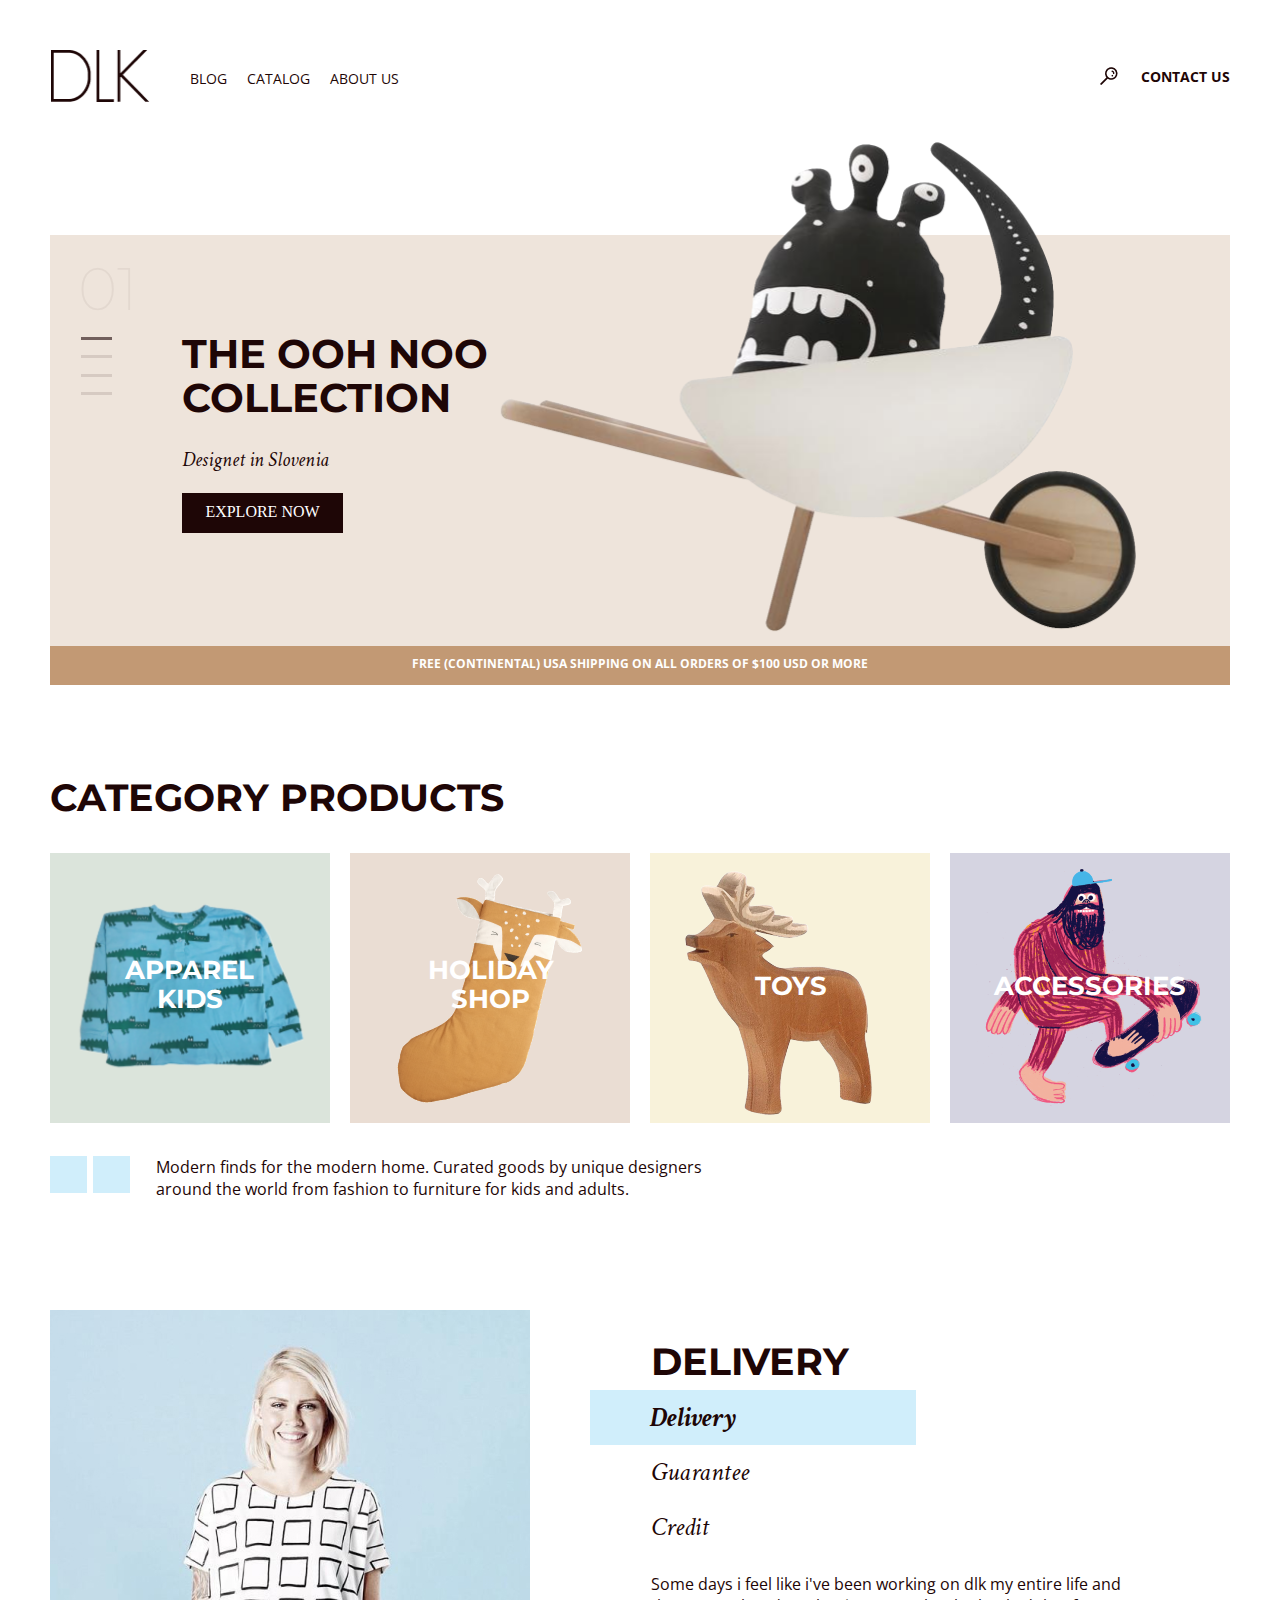
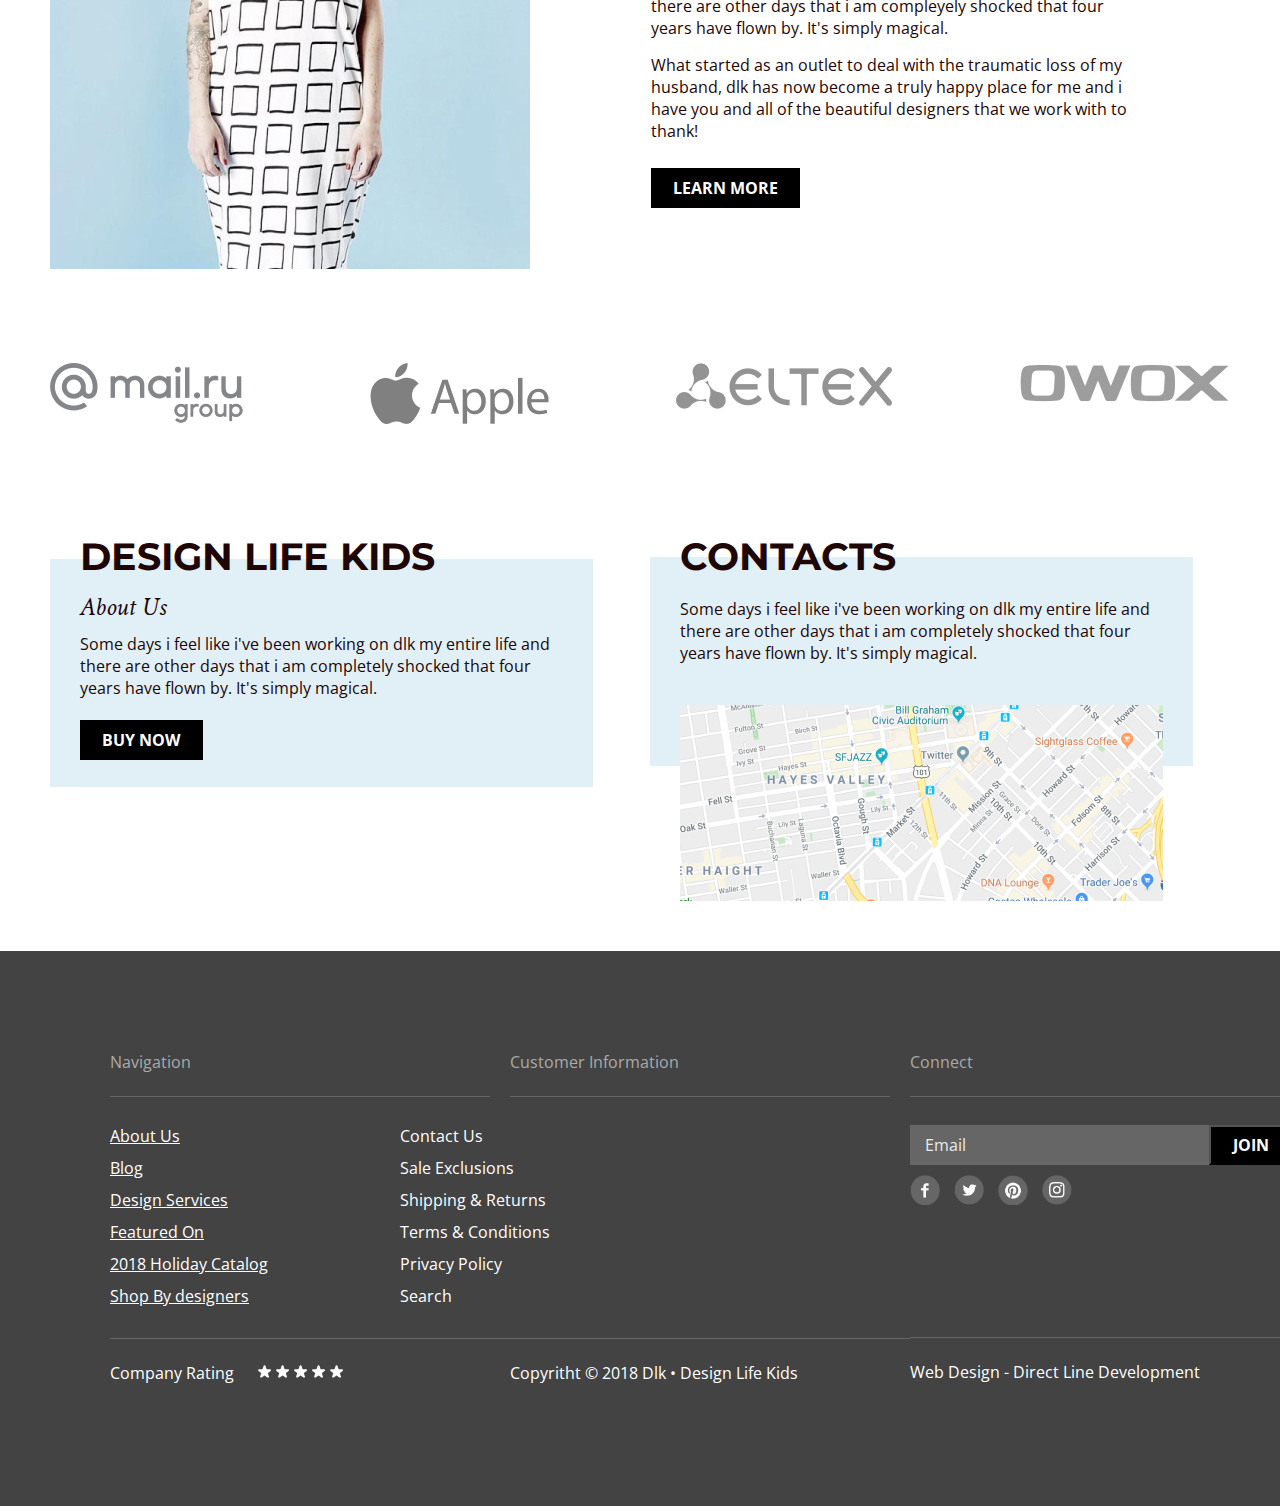
==== commit a12888c3: "fix common.css" ====
--- a/index.html
+++ b/index.html
@@ -157,71 +157,71 @@
         </section>        
         <!--Подвал сайта-->
         <footer class="footer">            
-            <h4 class="footer__text">Navigation</h4>
-            <h4 class="footer__text">Customer Information</h4>
-            <h4 class="footer__text">Connect</h4>
+            <h4 class="footer__text footer__one">Navigation</h4>
+            <h4 class="footer__text footer__two">Customer Information</h4>
+            <h4 class="footer__text footer__tree">Connect</h4>
             <div class="footer__nav">
                 <ul class="footer__ul">
                     <li class="footer__list">
-                        <a href="#" class="footer__item1">About Us</a>
-                    </li>
-                    <li class="footer__list">
-                        <a href="#" class="footer__item1">Blog</a>
-                    </li>
-                    <li class="footer__list">
-                        <a href="#" class="footer__item1">Design Services</a>
-                    </li>
-                    <li class="footer__list">
-                        <a href="#" class="footer__item1">Featured On</a>
-                    </li>
-                    <li class="footer__list">
-                        <a href="#" class="footer__item1">2018 Holiday Catalog</a>
-                    </li>
-                    <li class="footer__list">
-                        <a href="#" class="footer__item1">Shop By designers</a>
+                        <a href="#" class="footer__list-item">About Us</a>
+                    </li>
+                    <li class="footer__list">
+                        <a href="#" class="footer__list-item">Blog</a>
+                    </li>
+                    <li class="footer__list">
+                        <a href="#" class="footer__list-item">Design Services</a>
+                    </li>
+                    <li class="footer__list">
+                        <a href="#" class="footer__list-item">Featured On</a>
+                    </li>
+                    <li class="footer__list">
+                        <a href="#" class="footer__list-item">2018 Holiday Catalog</a>
+                    </li>
+                    <li class="footer__list">
+                        <a href="#" class="footer__list-item">Shop By designers</a>
                     </li>
                 </ul>                
             </div>
             <div class="footer__customer">
-                <ul>
-                    <li class="line__item2">
-                        <a href="#" class="line__item2">Contact Us</a>
-                    </li>
-                    <li class="line__item2">
-                        <a href="#" class="line__item2">Sale Exclusions</a>
-                    </li>
-                    <li class="line__item2">
-                        <a href="#" class="line__item2">Shipping & Returns</a>
-                    </li>
-                    <li class="line__item2">
-                        <a href="#" class="line__item2">Terms & Conditions</a>
-                    </li>
-                    <li class="line__item2">
-                        <a href="#" class="line__item2">Privacy Policy</a>
-                    </li>
-                    <li class="line__item2">
-                        <a href="#" class="line__item2">Search</a>
+                <ul class="footer__customer-ul">
+                    <li class="footer__customer-list">
+                        <a href="#" class="footer__customer-item">Contact Us</a>
+                    </li>
+                    <li class="footer__customer-list">
+                        <a href="#" class="footer__customer-item">Sale Exclusions</a>
+                    </li>
+                    <li class="footer__customer-list">
+                        <a href="#" class="footer__customer-item">Shipping & Returns</a>
+                    </li>
+                    <li class="footer__customer-list">
+                        <a href="#" class="footer__customer-item">Terms & Conditions</a>
+                    </li>
+                    <li class="footer__customer-list">
+                        <a href="#" class="footer__customer-item">Privacy Policy</a>
+                    </li>
+                    <li class="footer__customer-list">
+                        <a href="#" class="footer__customer-item">Search</a>
                     </li>
                 </ul>                     
             </div>
             <div class="footer__connect"> 
-                <form class="email">
-                    <input type="email" name="email"><button class="email__btn">JOIN</button>
+                <form class="footer__mail">
+                    <input class="footer__mail-input" type="email" id="email" placeholder="Email"><button type="submit" class="footer__mail-btn">JOIN</button>
                 </form>                     
-                <a href="/"><img src="#" alt="#" class="media"></a>
-                <a href="/"><img src="#" alt="#" class="media"></a>
-                <a href="/"><img src="#" alt="#" class="media"></a>
-                <a href="/"><img src="#" alt="#" class="media"></a>   
-            </div>
-            <div>
-                <p class="leftstr">Company Rating</p>
-                <img src="./img/Star.png" alt="star" class="leftstr__img">
-                <img src="./img/Star.png" alt="star" class="leftstr__img">
-                <img src="./img/Star.png" alt="star" class="leftstr__img">
-                <img src="./img/Star.png" alt="star" class="leftstr__img">
-                <img src="./img/Star.png" alt="star" class="leftstr__img">
-            <p class="centrstr">Copyritht © 2018 Dlk • Design Life Kids</p>
-            <p class="rightstr">Web Design - Direct Line Development</p>
+                <a href="/"><img class="media-one" src="./img/facebook.png" alt="facebook"  width="30px" height="30px"></a>
+                <a href="/"><img class="media-two" src="./img/Twitter.png" alt="twitter" width="30px" height="30px"></a>
+                <a href="/"><img class="media-tree" src="./img/Pinterest.png" alt="pinterest" width="30px" height="30px"></a>
+                <a href="/"><img class="media-four" src="./img/instagram.png" alt="instagram" width="30px" height="30px"></a>   
+            </div>
+            <div class="footer__bottom">
+                <p class="footer__bottom-leftstr">Company Rating</p>
+                <img class="footer__bottom-first" src="./img/Star.png" alt="star" class="leftstr__img">
+                <img class="footer__bottom-img" src="./img/Star.png" alt="star" class="leftstr__img">
+                <img class="footer__bottom-img" src="./img/Star.png" alt="star" class="leftstr__img">
+                <img class="footer__bottom-img" src="./img/Star.png" alt="star" class="leftstr__img">
+                <img class="footer__bottom-img" src="./img/Star.png" alt="star" class="leftstr__img">
+                <p class="footer__bottom-centrstr">Copyritht © 2018 Dlk • Design Life Kids</p>
+                <p class="footer__bootom-rightstr">Web Design - Direct Line Development</p>
             </div>
         </footer>              
     </main>
--- a/styles/common.css
+++ b/styles/common.css
@@ -98,3 +98,210 @@
     text-decoration: none;
     font-weight: 700;
 }
+
+.footer {
+    /* display: flex; */
+    background: #434343;
+    position: absolute;
+    margin: 50px 0 0 0;
+    width: 1400px;
+    height: 555px;
+    font-family: "Open Sans", Arial, sans-serif;
+    font-style: normal;
+    font-weight: 400;
+    font-size: 16px;
+    line-height: 22px;
+    /* color: #FFF; */
+
+}
+
+.footer__text {
+    display: flex;
+    font-family: "Open Sans", Arial, sans-serif;
+    font-style: normal;
+    font-weight: 400;
+    font-size: 16px;
+    line-height: 22px;
+    color: #AAA;
+    border-bottom: 1px solid #666666;
+    margin-bottom: 20px;
+    padding-bottom: 23px;
+    width: 380px;
+    /* margin-left: 0px; */
+}
+
+.footer__one {
+    position: absolute;
+    margin-top: 100px;
+    margin-left: 110px;
+}
+
+.footer__two {
+    /* display: flex; */
+    position: absolute;
+    margin-top: 100px;
+    margin-left: 510px;
+}
+
+.footer__tree {
+    position: absolute;
+    margin-top: 100px;
+    margin-left: 910px;
+}
+
+.footer__nav {
+    display: block;
+    /* position: relative; */
+    margin-top: 174px;
+    margin-left: 110px;
+}
+
+.footer__ul {
+    position: absolute;
+    font-family: "Open Sans", Arial, sans-serif;
+    font-style: normal;
+    font-weight: 400;
+    font-size: 16px;
+    line-height: 22px;
+    padding: 0;
+    /* margin: 110px; */
+    margin: 0;
+}
+
+.footer__list {
+    margin-bottom: 10px;
+}
+
+.footer__list-item {
+    color: #FFF;
+}
+
+.footer__customer {
+    margin-top: 174px;
+    margin-left: 400px;
+}
+
+.footer__customer-ul {
+    position: absolute;
+    font-family: "Open Sans", Arial, sans-serif;
+    font-style: normal;
+    font-weight: 400;
+    font-size: 16px;
+    line-height: 22px;
+    padding: 0;
+    margin: 0;
+
+}
+
+.footer__customer-list {
+    margin-bottom: 10px;
+}
+
+.footer__customer-item {
+    color: #FFF;
+    text-decoration: none;
+}
+
+.footer__connect {
+    position: absolute;
+    margin-left: 910px;  
+}
+
+input[type="email"] {
+    background-color : #666;
+    
+}
+
+input[type="submit"] {
+    background: #000;
+}
+
+input::-ms-input-placeholder { 
+    color: #EBEBEB;
+}
+
+input::-webkit-input-placeholder { 
+    color: #EBEBEB;
+}
+
+.footer__mail-input {
+    width: 299px;
+    height: 40px;
+    align-items: center;
+    border: none;
+    padding-left: 15px;
+
+}
+
+.footer__mail-btn {
+    width: 81px;
+    height: 40px;
+    padding: 9px 22px;
+    font-weight: 700;
+    background: #000 ;
+    color: #FFF;
+}
+
+.media-one {
+    margin-top: 10px;
+}
+
+.media-two {
+    margin-top: 10px;
+    margin-left: 10px;
+}
+
+.media-tree {
+    margin-top: 10px;
+    margin-left: 10px;
+}
+
+.media-four {
+    margin-top: 10px;
+    margin-left: 10px;
+}
+
+.footer__bottom {
+    position: absolute;
+    margin-top: 0 auto;
+    
+}
+
+.footer__bottom-leftstr {
+    position: absolute;
+    color: #FFF;
+    margin-top: 213px;
+    margin-left: 110px;
+    border-top: 1px solid #666666;
+    padding-top: 23px;
+    width: 400px;
+}
+
+.footer__bottom-first {
+    /* position: relative; */
+    /* margin-top: 200px; */
+    margin-left: 258px;
+}
+
+.footer__bottom-img {
+    margin-top: 240px;
+}
+
+.footer__bottom-centrstr {
+    border-top: 1px solid #666666;
+    margin-top: -45px;
+    padding-top: 23px;
+    margin-left: 510px;
+    color: #FFF;
+    width: 400px;
+}
+
+.footer__bootom-rightstr {
+    border-top: 1px solid #666666;
+    margin-top: -63px;
+    padding-top: 23px;
+    margin-left: 910px;
+    color: #FFF;
+    width: 400px;
+
+}--- a/styles/index.css
+++ b/styles/index.css
@@ -1,4 +1,4 @@
-/* THE OOH NOO COLLECTION */
+/* Раздел главной страницы */
 .banner { 
     position: relative;
     background-color: #eee4db;
@@ -36,6 +36,7 @@
     text-align: left;
     cursor: pointer;
     border: none;
+
     /* margin: 10px 0 0 31px; */
     /* padding: 10px 0px 0px 31px; */
 }
@@ -56,7 +57,7 @@
 }
 
 /* Прозрачность при наведении */
-.banner__rectangle-btn > a:hover {
+.banner__rectangle-btn:hover {
     background: #1E0606;
     color: #1E0606;
     /* border-color: #1E0606; */
@@ -115,8 +116,9 @@
     text-align: center;
 }
 
+/* Раздел категория продуктов главной страницы */
 .products {
-    position: relative;
+    /* position: relative; */
     /* background-color: #eee4db; */
     /* height: 411px; */
     /* margin-top: 129px; */
@@ -157,7 +159,7 @@
     text-decoration: none;
 }
 
-.products__list-titles :hover {
+.products__list-titles:hover {
     text-decoration: underline;
 }
 
@@ -231,45 +233,263 @@
 
 .products__btn-item {
     position: relative;
-    background: #70BBDC;
+    /* background: #70BBDC; */
     margin-right: 6px;
+    border: 5px 12px;
     box-sizing: border-box;
 }
 
-.products__btn-item {
+.products__btn-left {
+    background-image: url('../img/arrow-left.svg');
+    /* background-size: cover; */
+    background-color: #d0eefb;
+    background-repeat: no-repeat;
+    background-position: center;
+    border: none;
+}
+
+.products__btn-right {
+    background-image: url('../img/arrow-right.svg');
+    /* background-size: cover; */
+    background-color: #d0eefb;
+    background-repeat: no-repeat;
+    background-position: center;
+    border: none;
+}
+
+.products__description {
+    font-family: 'Open Sans', Arial, sans-serif;
+    font-style: normal;
+    font-weight: 400;
+    font-size: 16px;
+    max-width: 580px;
+    line-height: 22px;
+    margin-left: 20px;
+    margin-top: 0;
+}
+
+/* Предыстория сайта */
+.delivery {
+    display: flex;
+    margin-top: 94px;
+}
+
+.story__item-delivery {
+    display: block;
+    margin-left: 121px;
+    color: #1E0606;
+}
+
+.story__description {
     /* position: absolute; */
-    margin-top: 5px 12px;
-    border: none;
-    margin-right: 6px;
-}
-
-.btn__vector2 {
-    position:absolute;
-}
-
-.products__descripthion {
-    position: absolute;
-    margin-left: 20px;
-}
-
-
-.story_item {
-    
-}
-
-.story__img {
-    position: relative;
-    margin-top: 94px;
-}
-
-.story__descripthion {
-    position: absolute;
     font-family: 'Montserrat', Arial, sans-serif;
     font-style: normal;
     font-weight: 700;
     font-size: 38px;
-    color: #1E0606;
+    margin: 0 auto;
     margin-top: 30px;
-    margin-left: 121px;
+    /* margin-left: 601px; */
     text-transform: uppercase;
-}+}
+
+.story__delivery {
+    position: absolute;
+    font-family: 'Crimson Text', Arial, sans-serif;
+    font-style: italic;
+    font-weight: 700;
+    font-size: 26px;
+    line-height: 34px;
+    text-decoration: none;
+    margin-top: 7px;
+    background: #d0eefb;
+    width: 326px;
+    height: 55px;
+    padding: 11px;
+    padding-left: 60px;
+    margin-left: -61px;
+}
+
+.story__guarantee {
+    position: absolute;
+    font-family: 'Crimson Text', Arial, sans-serif;
+    font-style: italic;
+    font-weight: 400;
+    font-size: 26px;
+    line-height: 34px;
+    text-decoration: none;
+    margin-top: 72px;
+}
+
+.story__credit {
+    position: absolute;
+    font-family: 'Crimson Text', Arial, sans-serif;
+    font-style: italic;
+    font-weight: 400;
+    font-size: 26px;
+    line-height: 34px;
+    text-decoration: none;
+    margin-top: 127px;
+}
+
+.delivery__text-one {
+    position: absolute;
+    font-family: 'Open Sans', Arial, sans-serif;
+    font-style: normal;
+    font-weight: 400;
+    font-size: 16px;
+    line-height: 22px;
+    margin-top: 190px;
+    max-width: 480px;
+}
+
+.delivery__text-two {
+    position: absolute;
+    font-family: 'Open Sans', Arial, sans-serif;
+    font-style: normal;
+    font-weight: 400;
+    font-size: 16px;
+    line-height: 22px;
+    margin-top: 271px;
+    max-width: 480px;
+}
+
+.delivery__btn {
+    display: flex;
+    flex-direction: row;
+    align-items: center;
+    padding: 9px 22px;
+    gap: 10px;
+    position: absolute;
+    background: #000;
+    margin-top: 385px;
+    font-family: 'Open Sans', Arial, sans-serif;
+    font-style: normal;
+    font-weight: 700;
+    font-size: 16px;
+    line-height: 22px;
+    align-items: center;
+    text-align: center;
+    text-transform: uppercase;
+    color: #FFF;
+    border: none;
+}
+
+/* Наши партнеры */
+.partners__list {
+    display: flex;
+    margin-top: 90px;
+    padding-left: 0;
+    justify-content: space-between;
+}
+
+/* Дизайнерская жизнь детей */
+.life {
+    display: flex;
+    /* margin-left: 30px; */
+    /* flex-direction: row; */
+    /* background: #E1F0F7; */
+    /* width: 543px; */
+    /* height: 228px; */
+    /* margin-left: 110px; */
+}
+
+.life__kids-dsn {
+    font-family: 'Montserrat', Arial, sans-serif;
+    font-style: normal;
+    font-weight: 700;
+    font-size: 38px;
+    line-height: 46px;
+    color: #1E0606;
+    margin: 90px 0 10px 30px;
+    margin-bottom: 10px;
+}
+
+.life__kids-list {
+    font-family: 'Crimson Text', Arial, sans-serif;
+    font-style: italic;
+    font-weight: 400;
+    font-size: 26px;
+    margin: 0;
+    margin-left: 30px;
+    line-height: 34px;
+}
+
+.life__kids-text {
+    font-family: 'Open Sans', Arial, sans-serif;
+    font-style: normal;
+    font-weight: 400;
+    font-size: 16px;
+    line-height: 22px;
+    margin-top: -65px;
+    margin-bottom: 0;
+    color: #1E0606;
+    /* text-align: center; */
+    background: #E1F0F7;
+    width: 543px;
+    height: 228px;
+    padding: 74px 30px 0;
+}
+
+.life__kids-btn {
+    display: flex;
+    /* flex-direction: row; */
+    align-items: center;
+    padding: 9px 22px;
+    gap: 10px;
+    /* position: absolute; */
+    background: #000;
+    /* margin-top: 385px; */
+    font-family: 'Open Sans', Arial, sans-serif;
+    font-style: normal;
+    font-weight: 700;
+    font-size: 16px;
+    line-height: 22px;
+    align-items: center;
+    text-align: center;
+    text-transform: uppercase;
+    color: #FFF;
+    border: none;
+    margin-top: -67px;
+    margin-left: 30px;
+}
+
+.contacts__cont {
+    display: flex;
+    font-family: 'Montserrat', Arial, sans-serif;
+    font-style: normal;
+    font-weight: 700;
+    font-size: 38px;
+    line-height: 46px;
+    color: #1E0606;
+    margin: 90px 0 0 87px;
+    margin-left: 87px;
+    text-align: center;
+}
+
+.contacts__text {
+    font-family: 'Open Sans', Arial, sans-serif;
+    font-style: normal;
+    font-weight: 400;
+    font-size: 16px;
+    line-height: 22px;
+    margin-top: -23px;
+    margin-left: 57px;
+    color: #1E0606;
+    /* text-align: center; */
+    background: #E1F0F7;
+    width: 543px;
+    height: 209px;
+    padding: 41px 30px 0;
+}
+
+.contacts__map {
+    display: flex;
+    /* margin-top: 385px; */
+    margin-top: -77px;
+    margin-left: 87px;
+}
+
+
+
+
+
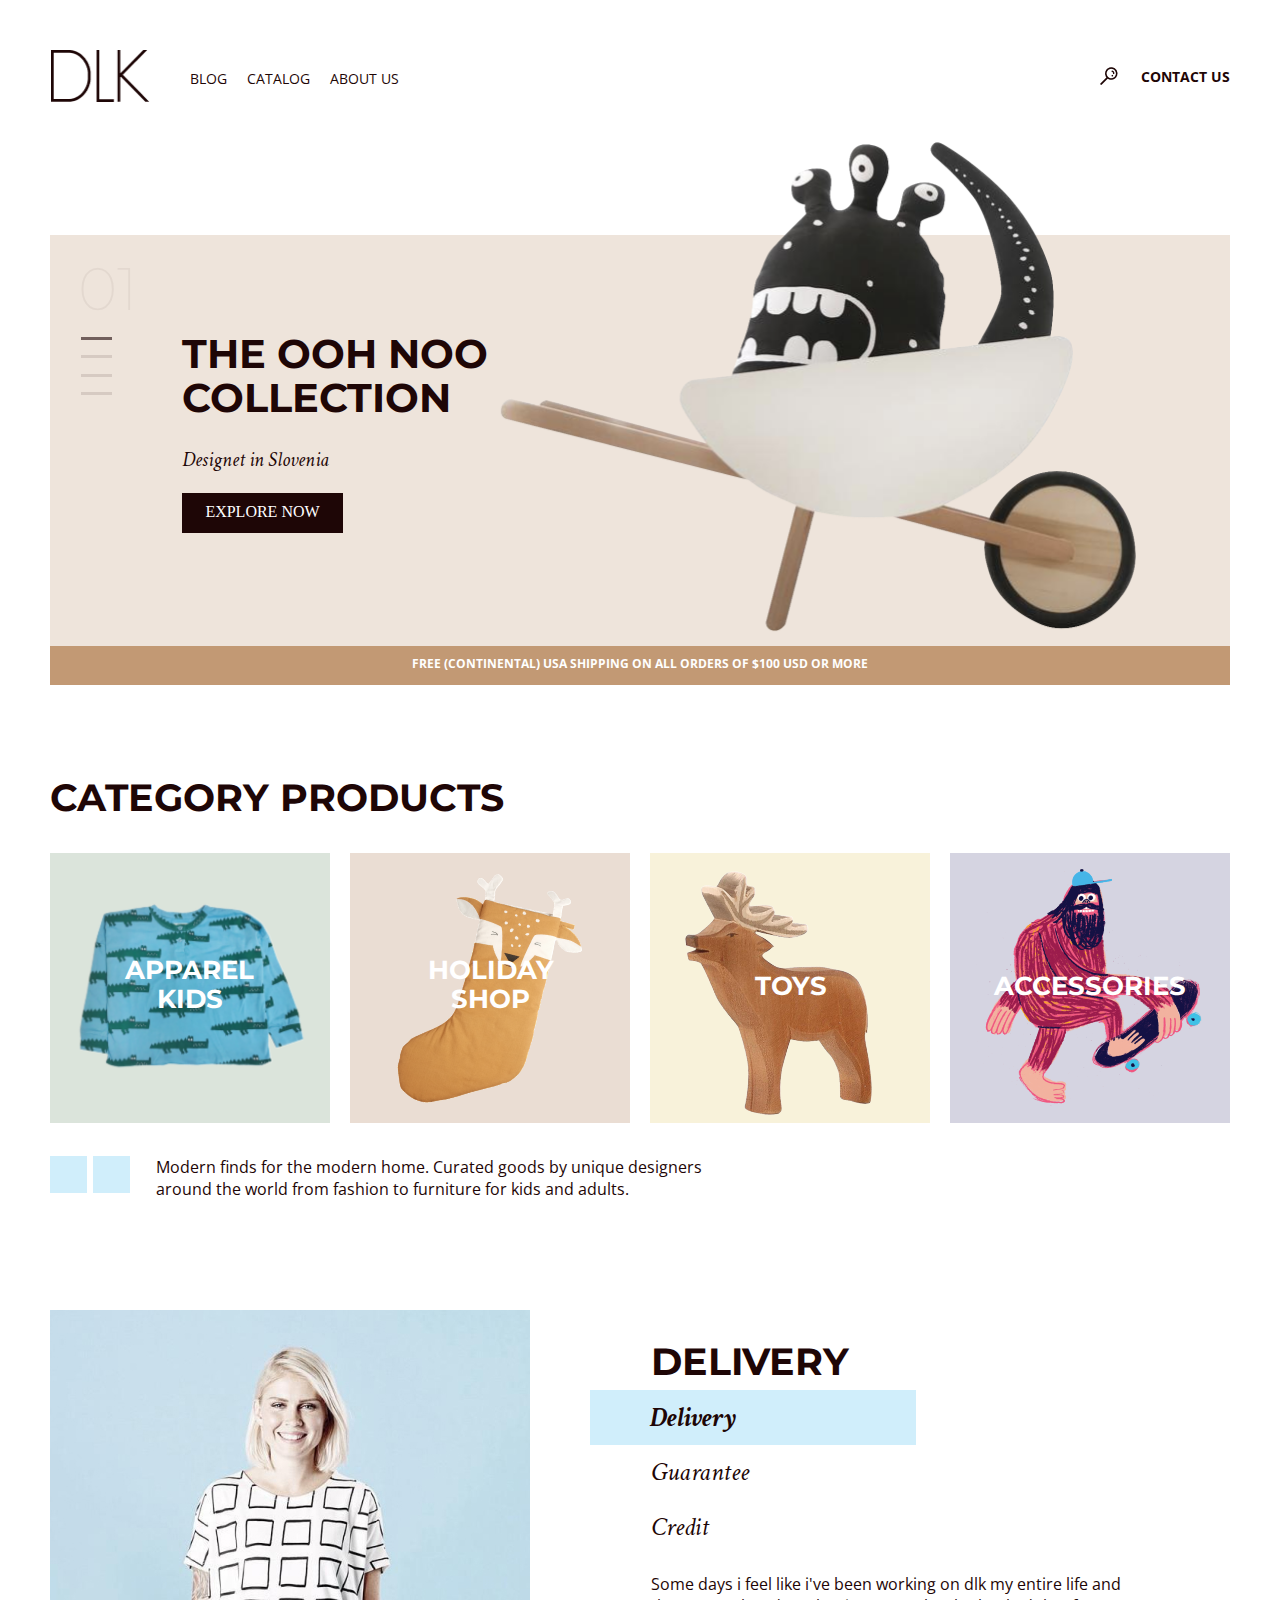
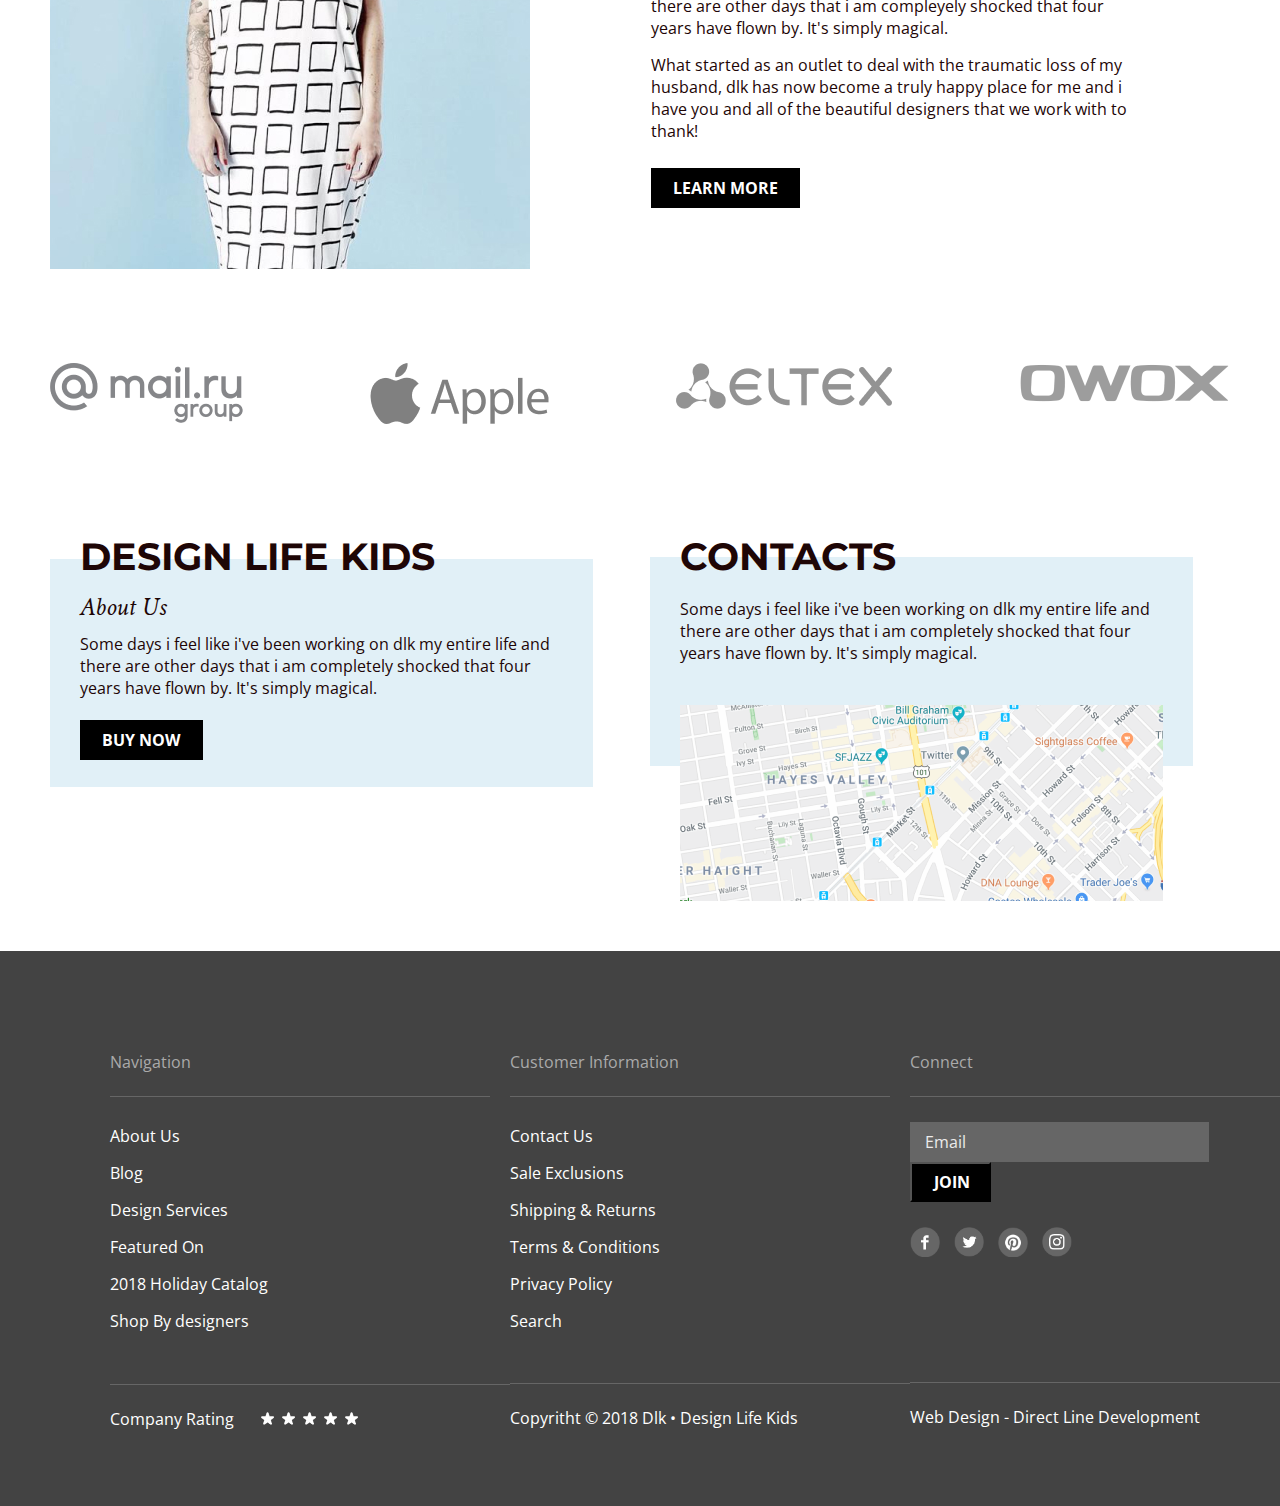
==== commit c5aa5c45: "fix catalog.css" ====
--- a/index.html
+++ b/index.html
@@ -155,75 +155,75 @@
                 </a>
             </div>
         </section>        
-        <!--Подвал сайта-->
-        <footer class="footer">            
-            <h4 class="footer__text footer__one">Navigation</h4>
-            <h4 class="footer__text footer__two">Customer Information</h4>
-            <h4 class="footer__text footer__tree">Connect</h4>
-            <div class="footer__nav">
-                <ul class="footer__ul">
-                    <li class="footer__list">
-                        <a href="#" class="footer__list-item">About Us</a>
-                    </li>
-                    <li class="footer__list">
-                        <a href="#" class="footer__list-item">Blog</a>
-                    </li>
-                    <li class="footer__list">
-                        <a href="#" class="footer__list-item">Design Services</a>
-                    </li>
-                    <li class="footer__list">
-                        <a href="#" class="footer__list-item">Featured On</a>
-                    </li>
-                    <li class="footer__list">
-                        <a href="#" class="footer__list-item">2018 Holiday Catalog</a>
-                    </li>
-                    <li class="footer__list">
-                        <a href="#" class="footer__list-item">Shop By designers</a>
-                    </li>
-                </ul>                
-            </div>
-            <div class="footer__customer">
-                <ul class="footer__customer-ul">
-                    <li class="footer__customer-list">
-                        <a href="#" class="footer__customer-item">Contact Us</a>
-                    </li>
-                    <li class="footer__customer-list">
-                        <a href="#" class="footer__customer-item">Sale Exclusions</a>
-                    </li>
-                    <li class="footer__customer-list">
-                        <a href="#" class="footer__customer-item">Shipping & Returns</a>
-                    </li>
-                    <li class="footer__customer-list">
-                        <a href="#" class="footer__customer-item">Terms & Conditions</a>
-                    </li>
-                    <li class="footer__customer-list">
-                        <a href="#" class="footer__customer-item">Privacy Policy</a>
-                    </li>
-                    <li class="footer__customer-list">
-                        <a href="#" class="footer__customer-item">Search</a>
-                    </li>
-                </ul>                     
-            </div>
-            <div class="footer__connect"> 
-                <form class="footer__mail">
-                    <input class="footer__mail-input" type="email" id="email" placeholder="Email"><button type="submit" class="footer__mail-btn">JOIN</button>
-                </form>                     
-                <a href="/"><img class="media-one" src="./img/facebook.png" alt="facebook"  width="30px" height="30px"></a>
-                <a href="/"><img class="media-two" src="./img/Twitter.png" alt="twitter" width="30px" height="30px"></a>
-                <a href="/"><img class="media-tree" src="./img/Pinterest.png" alt="pinterest" width="30px" height="30px"></a>
-                <a href="/"><img class="media-four" src="./img/instagram.png" alt="instagram" width="30px" height="30px"></a>   
-            </div>
-            <div class="footer__bottom">
-                <p class="footer__bottom-leftstr">Company Rating</p>
-                <img class="footer__bottom-first" src="./img/Star.png" alt="star" class="leftstr__img">
-                <img class="footer__bottom-img" src="./img/Star.png" alt="star" class="leftstr__img">
-                <img class="footer__bottom-img" src="./img/Star.png" alt="star" class="leftstr__img">
-                <img class="footer__bottom-img" src="./img/Star.png" alt="star" class="leftstr__img">
-                <img class="footer__bottom-img" src="./img/Star.png" alt="star" class="leftstr__img">
-                <p class="footer__bottom-centrstr">Copyritht © 2018 Dlk • Design Life Kids</p>
-                <p class="footer__bootom-rightstr">Web Design - Direct Line Development</p>
-            </div>
-        </footer>              
     </main>
- </body>
+    <!--Подвал сайта-->
+    <footer class="footer">            
+        <h4 class="footer__text footer__one">Navigation</h4>
+        <h4 class="footer__text footer__two">Customer Information</h4>
+        <h4 class="footer__text footer__tree">Connect</h4>
+        <div class="footer__nav">
+            <ul class="footer__ul">
+                <li class="footer__list">
+                    <a href="#" class="footer__list-item">About Us</a>
+                </li>
+                <li class="footer__list">
+                    <a href="#" class="footer__list-item">Blog</a>
+                </li>
+                <li class="footer__list">
+                    <a href="#" class="footer__list-item">Design Services</a>
+                </li>
+                <li class="footer__list">
+                    <a href="#" class="footer__list-item">Featured On</a>
+                </li>
+                <li class="footer__list">
+                    <a href="#" class="footer__list-item">2018 Holiday Catalog</a>
+                </li>
+                <li class="footer__list">
+                    <a href="#" class="footer__list-item">Shop By designers</a>
+                </li>
+            </ul>                
+        </div>
+        <div class="footer__customer">
+            <ul class="footer__customer-ul">
+                <li class="footer__customer-list">
+                    <a href="#" class="footer__customer-item">Contact Us</a>
+                </li>
+                <li class="footer__customer-list">
+                    <a href="#" class="footer__customer-item">Sale Exclusions</a>
+                </li>
+                <li class="footer__customer-list">
+                    <a href="#" class="footer__customer-item">Shipping & Returns</a>
+                </li>
+                <li class="footer__customer-list">
+                    <a href="#" class="footer__customer-item">Terms & Conditions</a>
+                </li>
+                <li class="footer__customer-list">
+                    <a href="#" class="footer__customer-item">Privacy Policy</a>
+                </li>
+                <li class="footer__customer-list">
+                    <a href="#" class="footer__customer-item">Search</a>
+                </li>
+            </ul>                     
+        </div>
+        <div class="footer__connect"> 
+            <form class="footer__mail">
+                <input class="footer__mail-input" type="email" id="email" placeholder="Email"><button type="submit" class="footer__mail-btn">JOIN</button>
+            </form>                     
+            <a href="/"><img class="media-one" src="./img/facebook.png" alt="facebook"  width="30px" height="30px"></a>
+            <a href="/"><img class="media-two" src="./img/Twitter.png" alt="twitter" width="30px" height="30px"></a>
+            <a href="/"><img class="media-tree" src="./img/Pinterest.png" alt="pinterest" width="30px" height="30px"></a>
+            <a href="/"><img class="media-four" src="./img/instagram.png" alt="instagram" width="30px" height="30px"></a>   
+        </div>
+        <div class="footer__bottom">
+            <p class="footer__bottom-leftstr">Company Rating</p>
+            <img class="footer__bottom-img footer__bottom-first" src="./img/Star.png" alt="star" class="leftstr__img">
+            <img class="footer__bottom-img" src="./img/Star.png" alt="star" class="leftstr__img">
+            <img class="footer__bottom-img" src="./img/Star.png" alt="star" class="leftstr__img">
+            <img class="footer__bottom-img" src="./img/Star.png" alt="star" class="leftstr__img">
+            <img class="footer__bottom-img" src="./img/Star.png" alt="star" class="leftstr__img">
+            <p class="footer__bottom-centrstr">Copyritht © 2018 Dlk • Design Life Kids</p>
+            <p class="footer__bootom-rightstr">Web Design - Direct Line Development</p>
+        </div>
+    </footer>              
+</body>
 </html>--- a/styles/common.css
+++ b/styles/common.css
@@ -100,10 +100,12 @@
 }
 
 .footer {
-    /* display: flex; */
+    display: flex;
     background: #434343;
-    position: absolute;
-    margin: 50px 0 0 0;
+    /* position: absolute; */
+    background-position: center;
+    margin: auto;
+    margin-top: 50px;
     width: 1400px;
     height: 555px;
     font-family: "Open Sans", Arial, sans-serif;
@@ -123,6 +125,7 @@
     font-size: 16px;
     line-height: 22px;
     color: #AAA;
+    margin-top: 100px;
     border-bottom: 1px solid #666666;
     margin-bottom: 20px;
     padding-bottom: 23px;
@@ -132,20 +135,17 @@
 
 .footer__one {
     position: absolute;
-    margin-top: 100px;
     margin-left: 110px;
 }
 
 .footer__two {
     /* display: flex; */
     position: absolute;
-    margin-top: 100px;
     margin-left: 510px;
 }
 
 .footer__tree {
     position: absolute;
-    margin-top: 100px;
     margin-left: 910px;
 }
 
@@ -164,16 +164,16 @@
     font-size: 16px;
     line-height: 22px;
     padding: 0;
-    /* margin: 110px; */
     margin: 0;
 }
 
 .footer__list {
-    margin-bottom: 10px;
+    margin-bottom: 15px;
 }
 
 .footer__list-item {
     color: #FFF;
+    text-decoration: none;
 }
 
 .footer__customer {
@@ -194,7 +194,7 @@
 }
 
 .footer__customer-list {
-    margin-bottom: 10px;
+    margin-bottom: 15px;
 }
 
 .footer__customer-item {
@@ -205,6 +205,7 @@
 .footer__connect {
     position: absolute;
     margin-left: 910px;  
+    margin-top: 171px;
 }
 
 input[type="email"] {
@@ -243,21 +244,21 @@
 }
 
 .media-one {
-    margin-top: 10px;
+    margin-top: 25px;
 }
 
 .media-two {
-    margin-top: 10px;
+    margin-top: 25px;
     margin-left: 10px;
 }
 
 .media-tree {
-    margin-top: 10px;
+    margin-top: 25px;
     margin-left: 10px;
 }
 
 .media-four {
-    margin-top: 10px;
+    margin-top: 25px;
     margin-left: 10px;
 }
 
@@ -270,7 +271,7 @@
 .footer__bottom-leftstr {
     position: absolute;
     color: #FFF;
-    margin-top: 213px;
+    margin-top: 433px;
     margin-left: 110px;
     border-top: 1px solid #666666;
     padding-top: 23px;
@@ -278,18 +279,17 @@
 }
 
 .footer__bottom-first {
-    /* position: relative; */
-    /* margin-top: 200px; */
     margin-left: 258px;
 }
 
 .footer__bottom-img {
-    margin-top: 240px;
+    margin-top: 461px;
+    padding-left: 3px;
 }
 
 .footer__bottom-centrstr {
     border-top: 1px solid #666666;
-    margin-top: -45px;
+    margin-top: -47px;
     padding-top: 23px;
     margin-left: 510px;
     color: #FFF;
@@ -303,5 +303,4 @@
     margin-left: 910px;
     color: #FFF;
     width: 400px;
-
 }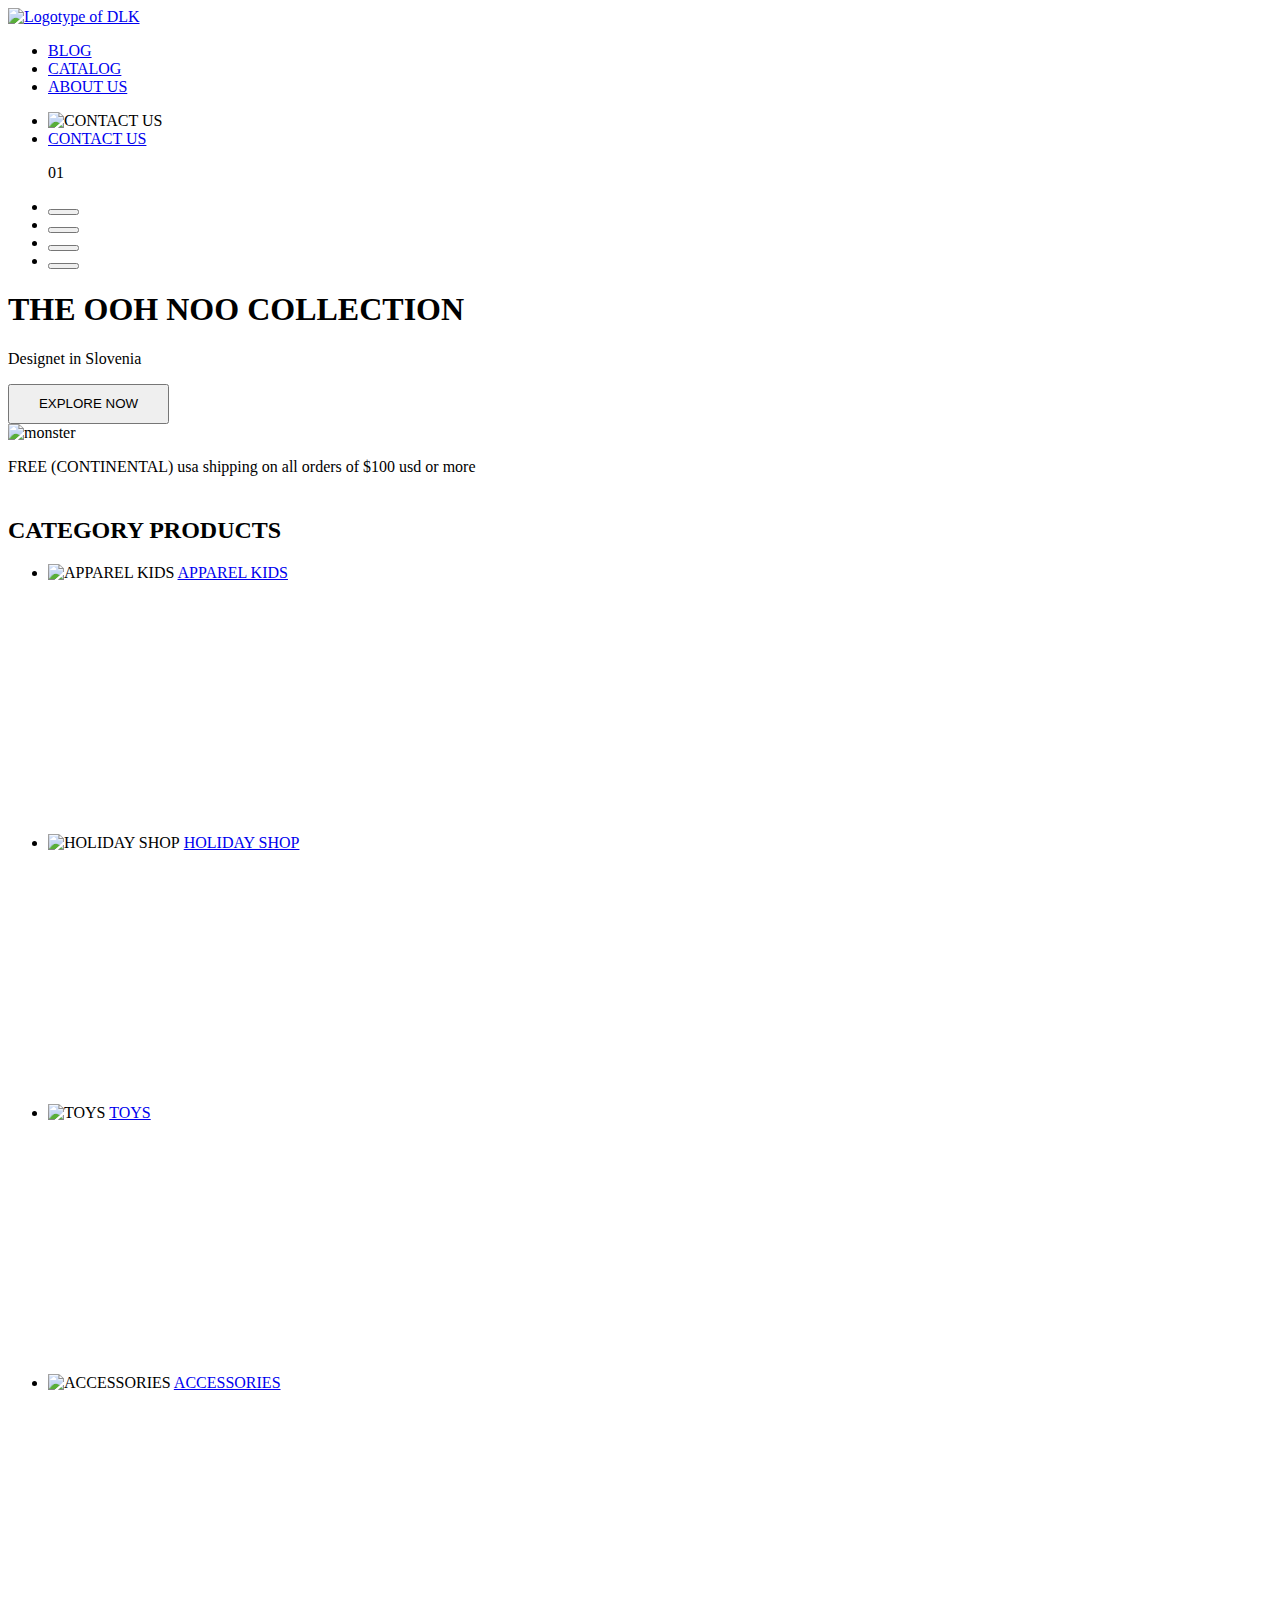
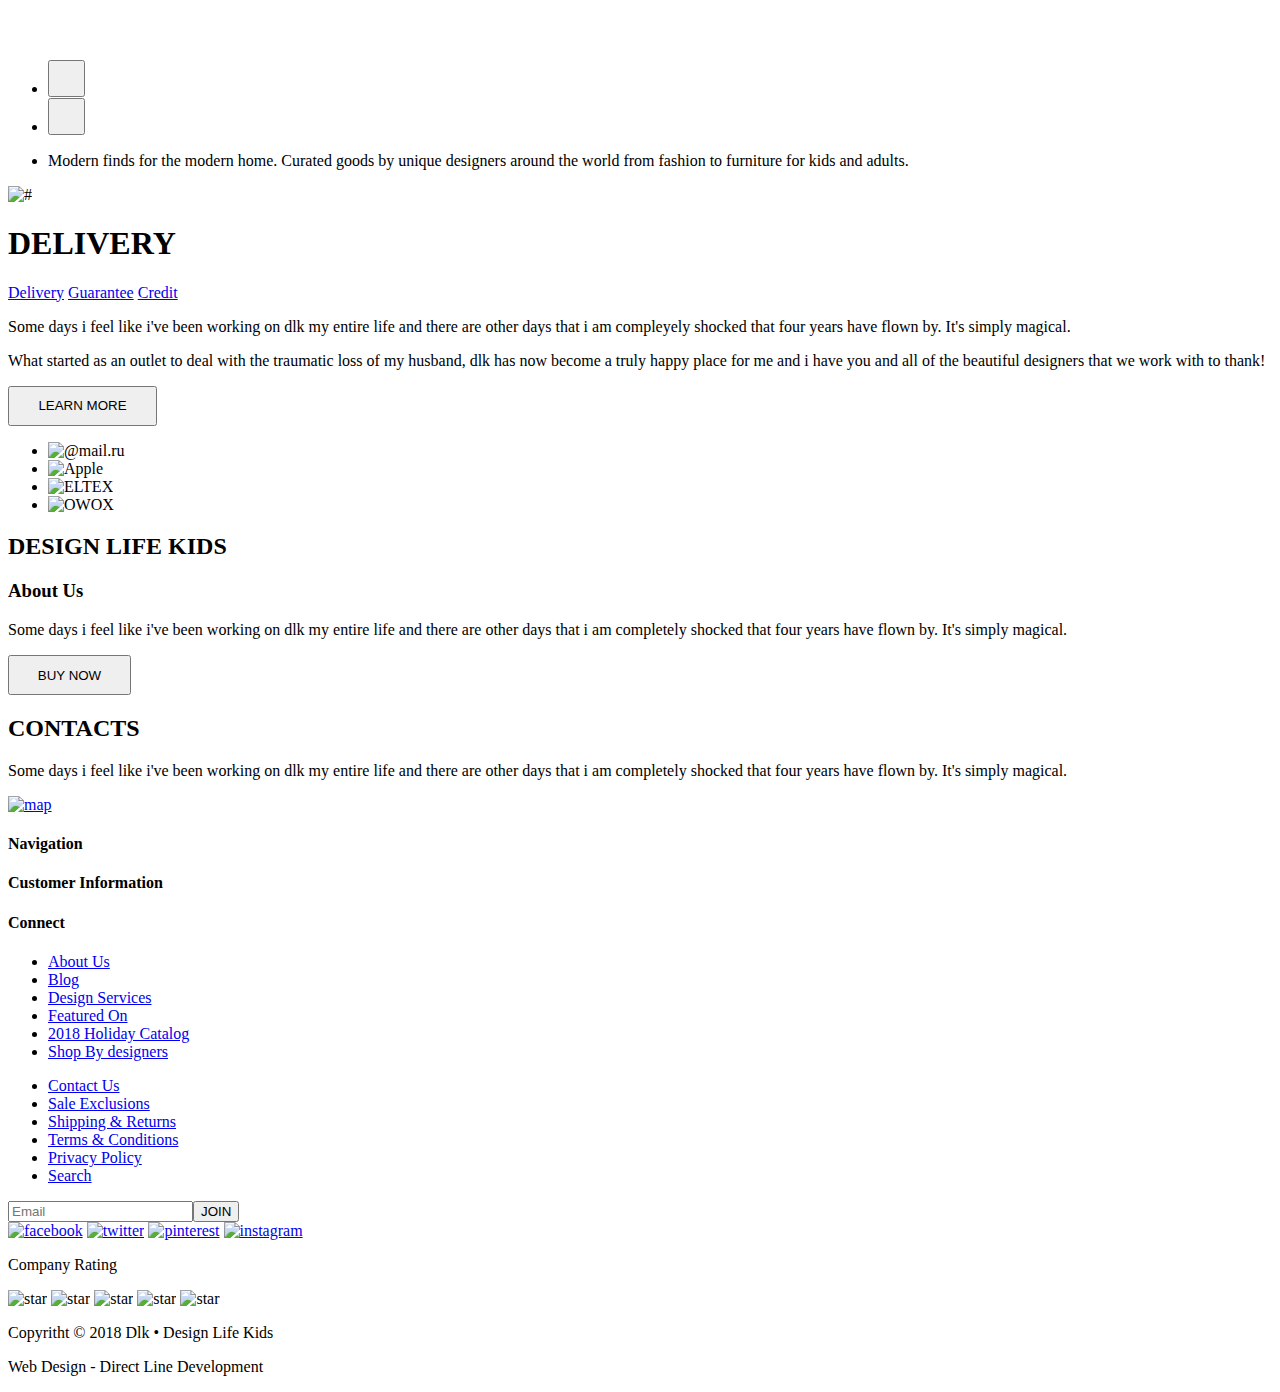
==== commit a86af5a0: "fix toys.css" ====
--- a/index.html
+++ b/index.html
@@ -77,22 +77,18 @@
                 <li class="products__list-item1" style="width: 280px; height: 270px">
                     <img class="products__list-img1 products__item" src="./img/apparelкids.png" alt="APPAREL KIDS" width="244" height="177">
                     <a class="products__list-title1 products__list-titles" href="#" style="width: 129px; height: 64px">APPAREL KIDS</a>
-                    <!-- <h3 class="products__list-title1 products__titles" style="width: 129px; height: 64px">APPAREL KIDS</h3> -->
                 </li>
                 <li class="products__list-item2" style="width: 280px; height: 270px">
                     <img class="products__list-img2 products__item" src="./img/holidayShop.png" alt="HOLIDAY SHOP">
                     <a class="products__list-title2 products__list-titles" href="#" style="width: 155px ; height: 64px">HOLIDAY SHOP</a>
-                    <!-- <h3 class="products__list-title2 products__titles" style="width: 155px ; height: 64px">HOLIDAY SHOP</h3> -->
                 </li>
                 <li class="products__list-item3" style="width: 280px; height: 270px">
                     <img class="products__list-img3 products__item" src="./img/toys.png" alt="TOYS">
                     <a class="products__list-title3 products__list-titles" href="#" style="width: 71px; height: 32px">TOYS</a>
-                    <!-- <h3 class="products__list-title3 products__titles" style="width: 71px; height: 32px">TOYS</h3> -->
                 </li>
                 <li class="products__list-item4" style="width: 280px; height: 270px">
                     <img class="products__list-img4 products__item" src="./img/accessories.png" alt="ACCESSORIES">
                     <a class="products__list-title4 products__list-titles" href="#" style="width: 192px; height: 32px">ACCESSORIES</a>
-                    <!-- <h3 class="products__list-title4 products__titles" style="width: 192px; height: 32px">ACCESSORIES</h3> -->
                 </li>
             </ul>
             <ul class="products__btn">
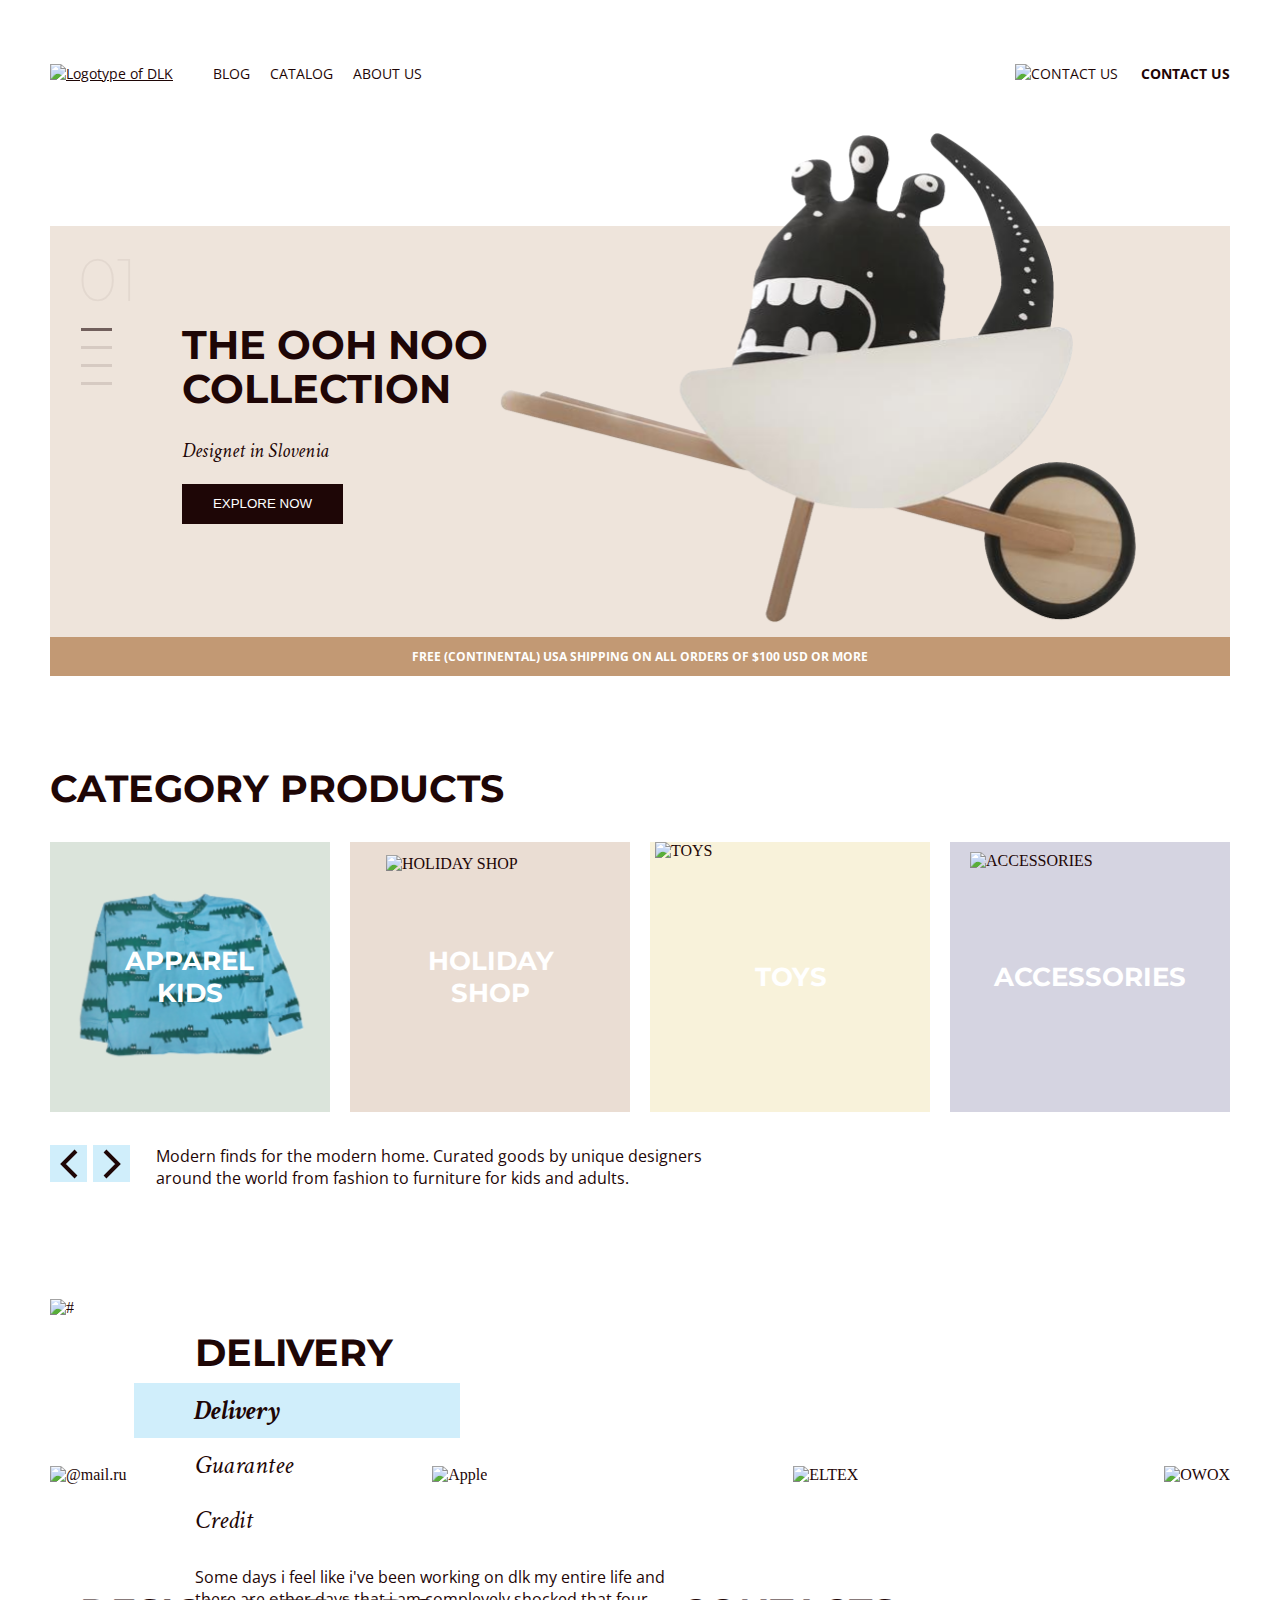
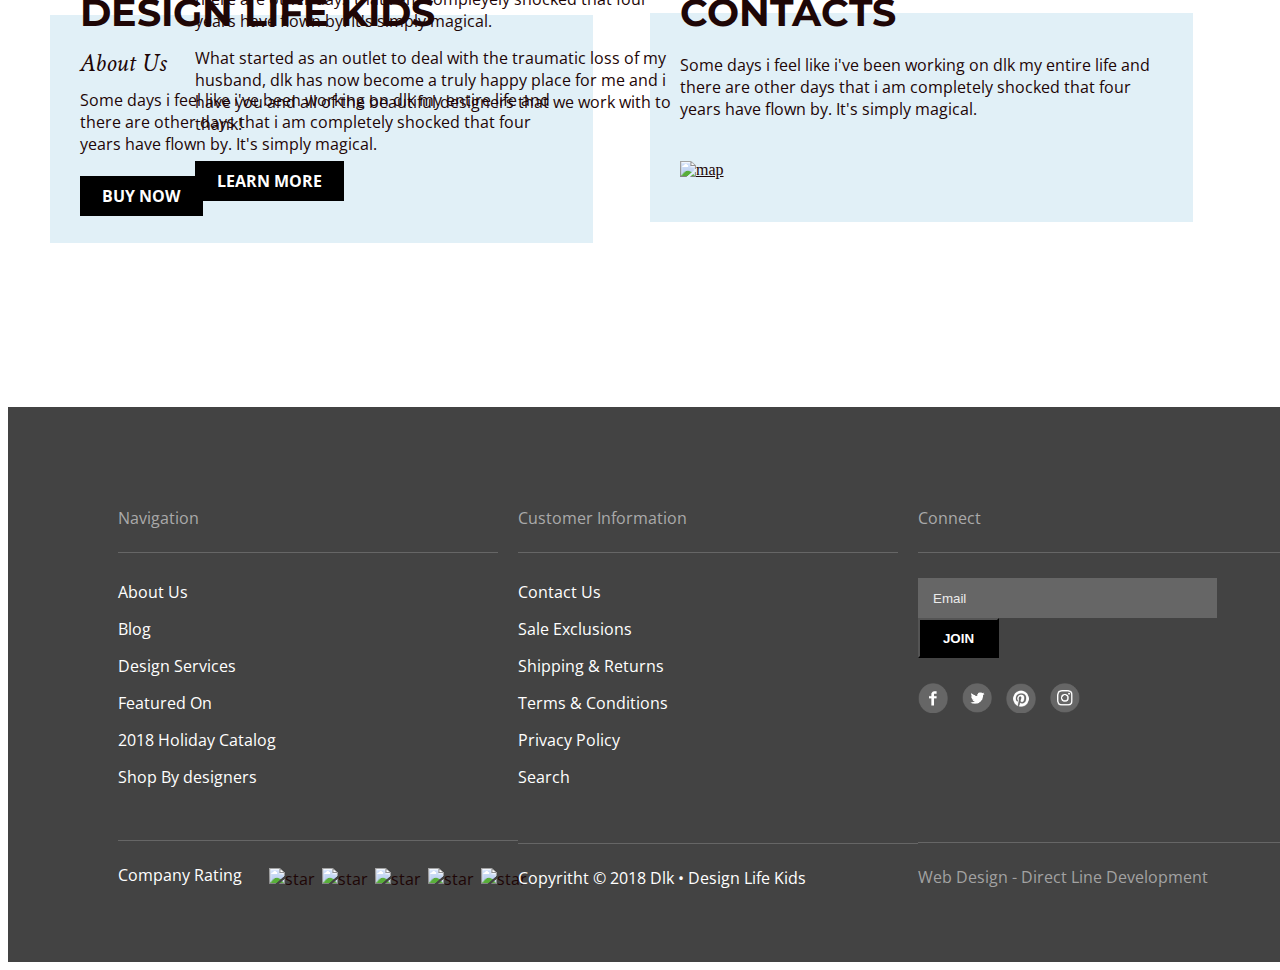
==== commit ccdd9472: "Merge 8c5ab7a5b9834513b6606c49cb866b1416b7959a into 7a1675002e106a11c115913203f7b2f5fddf9dea" ====
--- a/index.html
+++ b/index.html
@@ -27,9 +27,9 @@
         </a>
         <nav class="header__nav">
             <ul class="header__nav-list">
-                <li class="header__nav-item"><a class="header__nav-item-link" href="#">BLOG</a></li>
-                <li class="header__nav-item"><a class="header__nav-item-link" href="#">CATALOG</a></li>
-                <li class="header__nav-item"><a class="header__nav-item-link" href="#">ABOUT US</a></li>
+                <li class="header__nav-item"><a class="header__nav-item-link" href="./pages/blog.html">BLOG</a></li>
+                <li class="header__nav-item"><a class="header__nav-item-link" href="./pages/catalog.html">CATALOG</a></li>
+                <li class="header__nav-item"><a class="header__nav-item-link" href="./pages/contact.html">ABOUT US</a></li>
             </ul>
         </nav>   
         <ul class="header__additional-list">
@@ -37,7 +37,7 @@
                 <img class="header__additional-img" src="./img/magnifyingGlass.png" alt="CONTACT US">
             </li>
             <li class="header__additional-item">
-                <a class="header__additional-link" href="#">CONTACT US</a>
+                <a class="header__additional-link" href="./pages/contact.html">CONTACT US</a>
             </li>
         </ul>   
     </header>
@@ -84,7 +84,7 @@
                 </li>
                 <li class="products__list-item3" style="width: 280px; height: 270px">
                     <img class="products__list-img3 products__item" src="./img/toys.png" alt="TOYS">
-                    <a class="products__list-title3 products__list-titles" href="#" style="width: 71px; height: 32px">TOYS</a>
+                    <a class="products__list-title3 products__list-titles" href="./pages/toys.html" style="width: 71px; height: 32px">TOYS</a>
                 </li>
                 <li class="products__list-item4" style="width: 280px; height: 270px">
                     <img class="products__list-img4 products__item" src="./img/accessories.png" alt="ACCESSORIES">
@@ -180,35 +180,36 @@
             </ul>                
         </div>
         <div class="footer__customer">
-            <ul class="footer__customer-ul">
-                <li class="footer__customer-list">
-                    <a href="#" class="footer__customer-item">Contact Us</a>
-                </li>
-                <li class="footer__customer-list">
-                    <a href="#" class="footer__customer-item">Sale Exclusions</a>
-                </li>
-                <li class="footer__customer-list">
-                    <a href="#" class="footer__customer-item">Shipping & Returns</a>
-                </li>
-                <li class="footer__customer-list">
-                    <a href="#" class="footer__customer-item">Terms & Conditions</a>
-                </li>
-                <li class="footer__customer-list">
-                    <a href="#" class="footer__customer-item">Privacy Policy</a>
-                </li>
-                <li class="footer__customer-list">
-                    <a href="#" class="footer__customer-item">Search</a>
+            <ul class="footer__ul">
+                <li class="footer__list">
+                    <a href="#" class="footer__list-item">Contact Us</a>
+                </li>
+                <li class="footer__list">
+                    <a href="#" class="footer__list-item">Sale Exclusions</a>
+                </li>
+                <li class="footer__list">
+                    <a href="#" class="footer__list-item">Shipping & Returns</a>
+                </li>
+                <li class="footer__list">
+                    <a href="#" class="footer__list-item">Terms & Conditions</a>
+                </li>
+                <li class="footer__list">
+                    <a href="#" class="footer__list-item">Privacy Policy</a>
+                </li>
+                <li class="footer__list">
+                    <a href="#" class="footer__list-item">Search</a>
                 </li>
             </ul>                     
         </div>
         <div class="footer__connect"> 
             <form class="footer__mail">
-                <input class="footer__mail-input" type="email" id="email" placeholder="Email"><button type="submit" class="footer__mail-btn">JOIN</button>
+                <input class="footer__mail-input" type="email" id="email" placeholder="Email">
+                <button type="submit" class="footer__mail-btn">JOIN</button>
             </form>                     
-            <a href="/"><img class="media-one" src="./img/facebook.png" alt="facebook"  width="30px" height="30px"></a>
-            <a href="/"><img class="media-two" src="./img/Twitter.png" alt="twitter" width="30px" height="30px"></a>
-            <a href="/"><img class="media-tree" src="./img/Pinterest.png" alt="pinterest" width="30px" height="30px"></a>
-            <a href="/"><img class="media-four" src="./img/instagram.png" alt="instagram" width="30px" height="30px"></a>   
+            <a class="footer__connect-media" href="/"><img class="media-one" src="./img/facebook.png" alt="facebook"  width="30px" height="30px"></a>
+            <a class="footer__connect-media" href="/"><img class="media-two" src="./img/Twitter.png" alt="twitter" width="30px" height="30px"></a>
+            <a class="footer__connect-media" href="/"><img class="media-tree" src="./img/Pinterest.png" alt="pinterest" width="30px" height="30px"></a>
+            <a class="footer__connect-media" href="/"><img class="media-four" src="./img/instagram.png" alt="instagram" width="30px" height="30px"></a>   
         </div>
         <div class="footer__bottom">
             <p class="footer__bottom-leftstr">Company Rating</p>
--- a/styles/common.css
+++ b/styles/common.css
@@ -0,0 +1,387 @@
+* {
+    box-sizing: border-box;
+    color: #1E0606;
+    /* margin: 0; */
+    /* padding: 0; */
+}
+
+/* Удаляем маркер элементам списка */
+ul {
+    list-style-type: none;
+}
+
+/* Параметры названия */
+h1 {
+    font-family: "Montserrat", Arial, sans-serif;
+    font-weight: 700;
+    font-style: normal;
+    border: none;
+}
+
+/* Общие данныестраницы ширина, отступ */
+.container {
+    max-width: 1180px;
+    margin: 0 auto;
+}
+
+/* текст в кнопках */
+.filter__font {
+    font-family: 'Open Sans', Arial, sans-serif;
+    font-style: normal;
+    font-size: 16px;
+    line-height: 22px;
+    color: #1E0606;
+}
+
+/* Общие показатели шапки */
+.header {
+    font-family: "Open Sans", Arial, sans-serif;
+    font-size: 14px;
+    line-height: 19px;
+    display: flex;
+    align-items: center;
+    margin-top: 50px;
+    /* margin-right: 110px; */
+    /* margin-left: 110px; */
+}
+
+/* Прозрачность при наведении */
+.header > a:hover {
+    opacity: .6;
+}
+
+.header__nav :hover {
+    opacity: .6
+}
+
+.header__additional-list :hover {
+    opacity: .6;
+}
+
+/* Прозрачность при клик */
+.header > a:active {
+    opacity: .3;
+}
+
+.header__nav :active {
+    opacity: .3
+}
+
+.header__additional-list :active {
+    opacity: .3;
+}
+
+/* Общие показатели элементов списка */
+.header__nav {
+    margin-right: auto;
+    text-decoration: none;
+}
+
+
+.header__nav-list {
+    display: flex;
+    justify-content: space-around;  
+}
+
+/* Отступы между элементами, кроме первого */
+.header__nav-item:not(:last-child) {    
+    margin-right: 20px;
+    font-weight: 400;
+}
+
+/* Убираем нижнее почеркивание */
+.header__nav-item-link {
+    text-decoration: none;
+}
+
+.header__additional-list {
+    display: flex;
+}
+
+.header__additional-item:not(:last-child) {
+    margin-right: 23.47px;
+}
+
+/* Убираем нижнее почеркивание CONTACT us */
+.header__additional-link {
+    text-decoration: none;
+    font-weight: 700;
+}
+
+.products__title {
+    /* position: absolute; */
+    font-size: 40px;
+    line-height: 49px;
+    margin-top: 60px;
+    text-transform: uppercase;
+    color: #1E0606;
+    margin-bottom: 0;
+}
+
+.products__lists {
+    display: flex;
+    margin-top: 15px;
+    /* margin-bottom: 0; */
+    padding: 0;
+}
+
+.products__lists-item {
+    margin-right: 20px;
+}
+
+.products__lists-text {
+    font-family: 'Crimson Text', Arial, sans-serif;
+    font-style: italic;
+    font-weight: 400;
+    font-size: 20px;
+    line-height: 26px;
+    color: #1E0606;
+    text-decoration: none;
+}
+
+.products__list-titles {
+    position: absolute;
+    font-family: 'Montserrat', Arial, sans-serif;
+    font-style: normal;
+    font-weight: 700;
+    font-size: 26px;
+    color: #FFF;
+    text-align: center;
+    text-decoration: none;
+}
+
+.products__list-titles:hover {
+    text-decoration: underline;
+}
+
+.products__list-titles:active {
+    cursor: none;
+}
+
+.footer {
+    display: flex;
+    background: #434343;
+    /* position: absolute; */
+    background-position: center;
+    margin: auto;
+    margin-top: 50px;
+    width: 1400px;
+    height: 555px;
+    font-family: "Open Sans", Arial, sans-serif;
+    font-style: normal;
+    font-weight: 400;
+    font-size: 16px;
+    line-height: 22px;
+    /* color: #FFF; */
+
+}
+
+.footer__text {
+    display: flex;
+    font-family: "Open Sans", Arial, sans-serif;
+    font-style: normal;
+    font-weight: 400;
+    font-size: 16px;
+    line-height: 22px;
+    color: #AAA;
+    margin-top: 100px;
+    border-bottom: 1px solid #666666;
+    margin-bottom: 20px;
+    padding-bottom: 23px;
+    width: 380px;
+    /* margin-left: 0px; */
+}
+
+.footer__one {
+    position: absolute;
+    margin-left: 110px;
+}
+
+.footer__two {
+    /* display: flex; */
+    position: absolute;
+    margin-left: 510px;
+}
+
+.footer__tree {
+    position: absolute;
+    margin-left: 910px;
+}
+
+.footer__nav {
+    display: block;
+    /* position: relative; */
+    margin-top: 174px;
+    margin-left: 110px;
+}
+
+.footer__ul {
+    position: absolute;
+    font-family: "Open Sans", Arial, sans-serif;
+    font-style: normal;
+    font-weight: 400;
+    font-size: 16px;
+    line-height: 22px;
+    padding: 0;
+    margin: 0;
+}
+
+.footer__list {
+    margin-bottom: 15px;
+}
+
+.footer__list-item {
+    color: #FFF;
+    text-decoration: none;
+}
+
+.footer__list-item:hover {
+    opacity: 50%;
+}
+
+.footer__list-item:active {
+    opacity: 20%;
+}
+
+.footer__customer {
+    margin-top: 174px;
+    margin-left: 400px;
+}
+
+.footer__connect {
+    position: absolute;
+    margin-left: 910px;  
+    margin-top: 171px;
+}
+
+input[type="email"] {
+    background-color : #666;
+    
+}
+
+input[type="submit"] {
+    background: #000;
+}
+
+input::-ms-input-placeholder { 
+    color: #EBEBEB;
+}
+
+input::-webkit-input-placeholder { 
+    color: #EBEBEB;
+}
+
+.footer__mail-input {
+    width: 299px;
+    height: 40px;
+    align-items: center;
+    border: none;
+    padding-left: 15px;
+
+}
+
+.footer__mail-btn {
+    width: 81px;
+    height: 40px;
+    padding: 9px 22px;
+    font-weight: 700;
+    background: #000 ;
+    color: #FFF;
+}
+
+.media-one {
+    margin-top: 25px;
+}
+
+.media-two {
+    margin-top: 25px;
+    margin-left: 10px;
+}
+
+.media-tree {
+    margin-top: 25px;
+    margin-left: 10px;
+}
+
+.media-four {
+    margin-top: 25px;
+    margin-left: 10px;
+}
+
+.media-one:hover {
+    opacity: 50%;
+}
+
+.footer__connect-media:active {
+    opacity: 50%;
+}
+
+.footer__bottom {
+    position: absolute;
+    margin-top: 0 auto;
+    
+}
+
+.footer__bottom-leftstr {
+    position: absolute;
+    color: #FFF;
+    margin-top: 433px;
+    margin-left: 110px;
+    border-top: 1px solid #666666;
+    padding-top: 23px;
+    width: 400px;
+}
+
+.footer__bottom-leftstr:hover {
+    color: #C29974;
+    cursor: pointer;
+}
+
+.footer__bottom-leftstr:active {
+    color: #C29974;
+    cursor: none;
+}
+
+.leftstr__img:hover {
+    color: #836E5B;
+}
+
+.footer__bottom-first {
+    margin-left: 258px;
+}
+
+.footer__bottom-img {
+    margin-top: 461px;
+    padding-left: 3px;
+}
+
+.footer__bottom-img:hover {
+    color: #C29974;
+}
+
+.footer__bottom-centrstr {
+    border-top: 1px solid #666666;
+    margin-top: -47px;
+    padding-top: 23px;
+    margin-left: 510px;
+    color: #FFF;
+    width: 400px;
+}
+
+.footer__bootom-rightstr {
+    border-top: 1px solid #666666;
+    margin-top: -63px;
+    padding-top: 23px;
+    margin-left: 910px;
+    color: #A2A2A2;
+    width: 400px;
+}
+
+.footer__bootom-rightstr:hover {
+    /* border-top: 1px solid #666666; */
+    /* margin-top: -63px; */
+    /* padding-top: 23px; */
+    /* margin-left: 910px; */
+    color: #FFF;
+    /* width: 400px; */
+}--- a/styles/index.css
+++ b/styles/index.css
@@ -0,0 +1,480 @@
+/* Раздел главной страницы */
+.banner { 
+    position: relative;
+    background-color: #eee4db;
+    display: flex;
+    height: 411px;
+    margin-top: 129px;
+    /* margin: 129px 110px 0px 110px; */
+    /* width: 1080; */
+}
+
+.banner__rectangle-list {
+    display: flex;
+    flex-direction: column;
+    margin-block-start: 0%;
+    padding-inline-start: 0%;
+    /* padding: 3px 31px; */
+    /* cursor: pointer;   */
+}
+
+.banner__rectangle-text {
+    font-family: 'Montserrat', Arial, sans-serif;
+    font-style: normal;
+    font-weight: 200;
+    font-size: 60px;
+    line-height: 73px;
+    color: rgba(30, 6, 6, 0.05);
+    margin-top: 17px;
+    margin-left: 28px;
+    margin-bottom: 0px;
+}
+
+.banner__rectangle-item {
+    /* margin-top: 0px; */
+    display: list-item;
+    text-align: left;
+    cursor: pointer;
+    border: none;
+
+    /* margin: 10px 0 0 31px; */
+    /* padding: 10px 0px 0px 31px; */
+}
+
+.banner__rectangle-btn1 {
+    background: #1E0606;
+    color: #1E0606;
+    margin-left: 31px;     
+    background: rgba(30, 6, 6, 0.6);
+    border: none;
+}
+
+.banner__rectangle-btn {
+    margin-left: 31px;
+    color: #D6CAC2;
+    border: none;
+    background: #D6CAC2
+}
+
+/* Прозрачность при наведении */
+.banner__rectangle-btn:hover {
+    background: #1E0606;
+    color: #1E0606;
+    /* border-color: #1E0606; */
+    /* background-color: transparent; */
+}
+
+.banner__name {
+    margin-top: 70px;
+    margin-bottom: 0%;
+    padding-left: 44px;
+    overflow: hidden;
+    max-width: 355px ;
+}
+
+.banner__name-list {
+    font-family: 'Montserrat', Arial, sans-serif;
+    font-style: normal;
+    font-weight: 700;
+    font-size: 40px;
+    line-height: 110%;
+}
+
+.banner__name-title {
+    font-family: 'Crimson Text', Arial, sans-serif;
+    font-style: italic;
+    font-weight: 400;
+    font-size: 20px;
+    line-height: 26px;
+    color: #1E0606;
+}
+
+.banner__name-btn {
+    padding: 0%;
+    border: none;
+    background-color: #1E0606;
+    text-align: center;
+    color: #FFF;
+}
+
+.banner__name-img {
+    position: absolute;
+    transform: translate(71%, -19%);
+    /* margin: 142px 555px; */
+}
+
+.banner__main {
+    font-family: 'Open Sans', Arial, sans-serif;
+    font-weight: 700;
+    font-size: 12px;
+    background: #C29974;
+    color: #FFF;
+    position: relative;
+    margin: 0 auto;
+    padding-top: 11px;
+    text-transform: uppercase;
+    text-align: center;
+}
+
+/* Раздел категория продуктов главной страницы */
+.products {
+    /* position: relative; */
+    /* background-color: #eee4db; */
+    /* height: 411px; */
+    /* margin-top: 129px; */
+}
+
+.products__title {
+    font-family: 'Montserrat', Arial, sans-serif;
+    font-style: normal;
+    font-weight: 700;
+    font-size: 38px;
+    line-height: 46px;
+    color: #1E0606;
+    margin-top: 90px;
+}
+
+.products__list {
+    display: flex;
+    justify-content: space-between;
+    /* margin-left: 20px; */
+    margin-top: 30px;
+    padding-left: 0;
+ 
+}
+
+.products__item {
+    position: absolute;
+    align-items: center;
+}
+
+.products__list-item1 {
+    /* min-width: 280px; */
+    /* height: 270px; */
+    background-color: #DBE4DB;
+    padding: 46px 18px;
+}
+
+.products__list-img1 {
+    background-image: url('../img/apparelKids.png');
+    background-blend-mode: multiply;
+}
+
+.products__list-title1 {
+    margin: 57px 57px;
+}
+
+.products__list-item2 {
+    background-color: #EADDD3;
+    padding: 13px 36px;
+}
+
+
+.products__list-img2 {
+    background-image: url('../img/holidayShop.png');
+    background-blend-mode: multiply;
+}
+
+.products__list-title2 {
+    margin: 90px 27px;
+}
+
+.products__list-item3 {
+    background-color: #F8F2DA;
+    padding: 0px 5px;
+}
+
+
+.products__list-img3 {
+    background-image: url('../img/toys.png');
+    background-blend-mode: multiply;
+}
+
+.products__list-title3 {
+    margin: 119px 100px;
+}
+
+.products__list-item4 {
+    background-color: #D5D4E1;
+    padding: 10px 20px;
+}
+
+
+.products__list-img4 {
+    background-image: url('../img/accessories.png');
+    background-blend-mode: multiply;
+}
+
+.products__list-title4 {
+    margin: 109px 24px;
+}
+
+.products__btn {
+    display: flex;
+    margin-top: 33px;
+    margin-bottom: 0;
+    padding: 0;
+}
+
+.products__btn-item {
+    position: relative;
+    /* background: #70BBDC; */
+    margin-right: 6px;
+    border: 5px 12px;
+    box-sizing: border-box;
+}
+
+.products__btn-left {
+    background-image: url('../img/arrow-left.svg');
+    /* background-size: cover; */
+    background-color: #d0eefb;
+    background-repeat: no-repeat;
+    background-position: center;
+    border: none;
+}
+
+.products__btn-right {
+    background-image: url('../img/arrow-right.svg');
+    /* background-size: cover; */
+    background-color: #d0eefb;
+    background-repeat: no-repeat;
+    background-position: center;
+    border: none;
+}
+
+.products__description {
+    font-family: 'Open Sans', Arial, sans-serif;
+    font-style: normal;
+    font-weight: 400;
+    font-size: 16px;
+    max-width: 580px;
+    line-height: 22px;
+    margin-left: 20px;
+    margin-top: 0;
+}
+
+/* Предыстория сайта */
+.delivery {
+    display: flex;
+    margin-top: 94px;
+}
+
+.story__item-delivery {
+    display: block;
+    margin-left: 121px;
+    color: #1E0606;
+}
+
+.story__description {
+    /* position: absolute; */
+    font-family: 'Montserrat', Arial, sans-serif;
+    font-style: normal;
+    font-weight: 700;
+    font-size: 38px;
+    margin: 0 auto;
+    margin-top: 30px;
+    /* margin-left: 601px; */
+    text-transform: uppercase;
+}
+
+.story__delivery {
+    position: absolute;
+    font-family: 'Crimson Text', Arial, sans-serif;
+    font-style: italic;
+    font-weight: 700;
+    font-size: 26px;
+    line-height: 34px;
+    text-decoration: none;
+    margin-top: 7px;
+    background: #d0eefb;
+    width: 326px;
+    height: 55px;
+    padding: 11px;
+    padding-left: 60px;
+    margin-left: -61px;
+}
+
+.story__guarantee {
+    position: absolute;
+    font-family: 'Crimson Text', Arial, sans-serif;
+    font-style: italic;
+    font-weight: 400;
+    font-size: 26px;
+    line-height: 34px;
+    text-decoration: none;
+    margin-top: 72px;
+}
+
+.story__credit {
+    position: absolute;
+    font-family: 'Crimson Text', Arial, sans-serif;
+    font-style: italic;
+    font-weight: 400;
+    font-size: 26px;
+    line-height: 34px;
+    text-decoration: none;
+    margin-top: 127px;
+}
+
+.delivery__text-one {
+    position: absolute;
+    font-family: 'Open Sans', Arial, sans-serif;
+    font-style: normal;
+    font-weight: 400;
+    font-size: 16px;
+    line-height: 22px;
+    margin-top: 190px;
+    max-width: 480px;
+}
+
+.delivery__text-two {
+    position: absolute;
+    font-family: 'Open Sans', Arial, sans-serif;
+    font-style: normal;
+    font-weight: 400;
+    font-size: 16px;
+    line-height: 22px;
+    margin-top: 271px;
+    max-width: 480px;
+}
+
+.delivery__btn {
+    display: flex;
+    flex-direction: row;
+    align-items: center;
+    padding: 9px 22px;
+    gap: 10px;
+    position: absolute;
+    background: #000;
+    margin-top: 385px;
+    font-family: 'Open Sans', Arial, sans-serif;
+    font-style: normal;
+    font-weight: 700;
+    font-size: 16px;
+    line-height: 22px;
+    align-items: center;
+    text-align: center;
+    text-transform: uppercase;
+    color: #FFF;
+    border: none;
+}
+
+/* Наши партнеры */
+.partners__list {
+    display: flex;
+    margin-top: 90px;
+    padding-left: 0;
+    justify-content: space-between;
+}
+
+/* Дизайнерская жизнь детей */
+.life {
+    display: flex;
+    /* margin-left: 30px; */
+    /* flex-direction: row; */
+    /* background: #E1F0F7; */
+    /* width: 543px; */
+    /* height: 228px; */
+    /* margin-left: 110px; */
+}
+
+.life__kids-dsn {
+    font-family: 'Montserrat', Arial, sans-serif;
+    font-style: normal;
+    font-weight: 700;
+    font-size: 38px;
+    line-height: 46px;
+    color: #1E0606;
+    margin: 90px 0 10px 30px;
+    margin-bottom: 10px;
+}
+
+.life__kids-list {
+    font-family: 'Crimson Text', Arial, sans-serif;
+    font-style: italic;
+    font-weight: 400;
+    font-size: 26px;
+    margin: 0;
+    margin-left: 30px;
+    line-height: 34px;
+}
+
+.life__kids-text {
+    font-family: 'Open Sans', Arial, sans-serif;
+    font-style: normal;
+    font-weight: 400;
+    font-size: 16px;
+    line-height: 22px;
+    margin-top: -65px;
+    margin-bottom: 0;
+    color: #1E0606;
+    /* text-align: center; */
+    background: #E1F0F7;
+    width: 543px;
+    height: 228px;
+    padding: 74px 30px 0;
+}
+
+.life__kids-btn {
+    display: flex;
+    /* flex-direction: row; */
+    align-items: center;
+    padding: 9px 22px;
+    gap: 10px;
+    /* position: absolute; */
+    background: #000;
+    /* margin-top: 385px; */
+    font-family: 'Open Sans', Arial, sans-serif;
+    font-style: normal;
+    font-weight: 700;
+    font-size: 16px;
+    line-height: 22px;
+    align-items: center;
+    text-align: center;
+    text-transform: uppercase;
+    color: #FFF;
+    border: none;
+    margin-top: -67px;
+    margin-left: 30px;
+}
+
+.contacts__cont {
+    display: flex;
+    font-family: 'Montserrat', Arial, sans-serif;
+    font-style: normal;
+    font-weight: 700;
+    font-size: 38px;
+    line-height: 46px;
+    color: #1E0606;
+    margin: 90px 0 0 87px;
+    margin-left: 87px;
+    text-align: center;
+}
+
+.contacts__text {
+    font-family: 'Open Sans', Arial, sans-serif;
+    font-style: normal;
+    font-weight: 400;
+    font-size: 16px;
+    line-height: 22px;
+    margin-top: -23px;
+    margin-left: 57px;
+    color: #1E0606;
+    /* text-align: center; */
+    background: #E1F0F7;
+    width: 543px;
+    height: 209px;
+    padding: 41px 30px 0;
+}
+
+.contacts__map {
+    display: flex;
+    /* margin-top: 385px; */
+    margin-top: -77px;
+    margin-left: 87px;
+}
+
+
+
+
+
